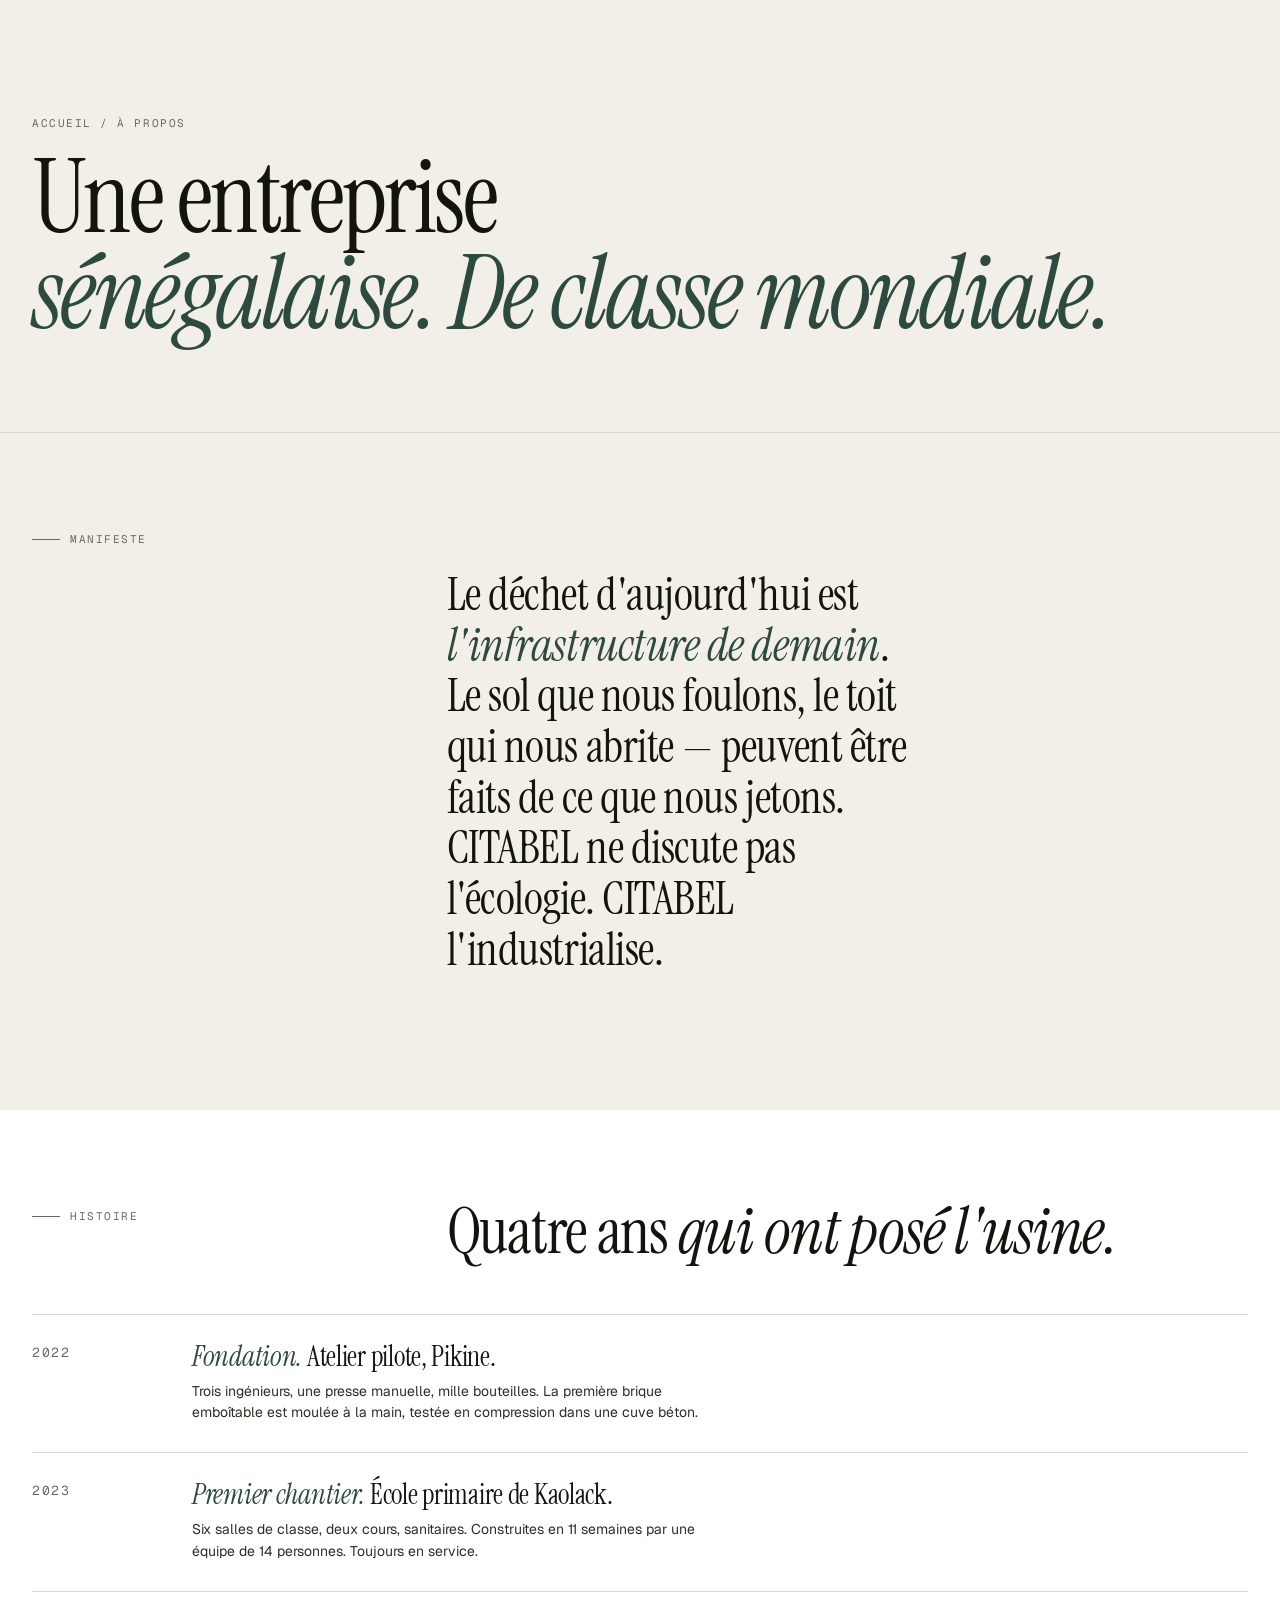
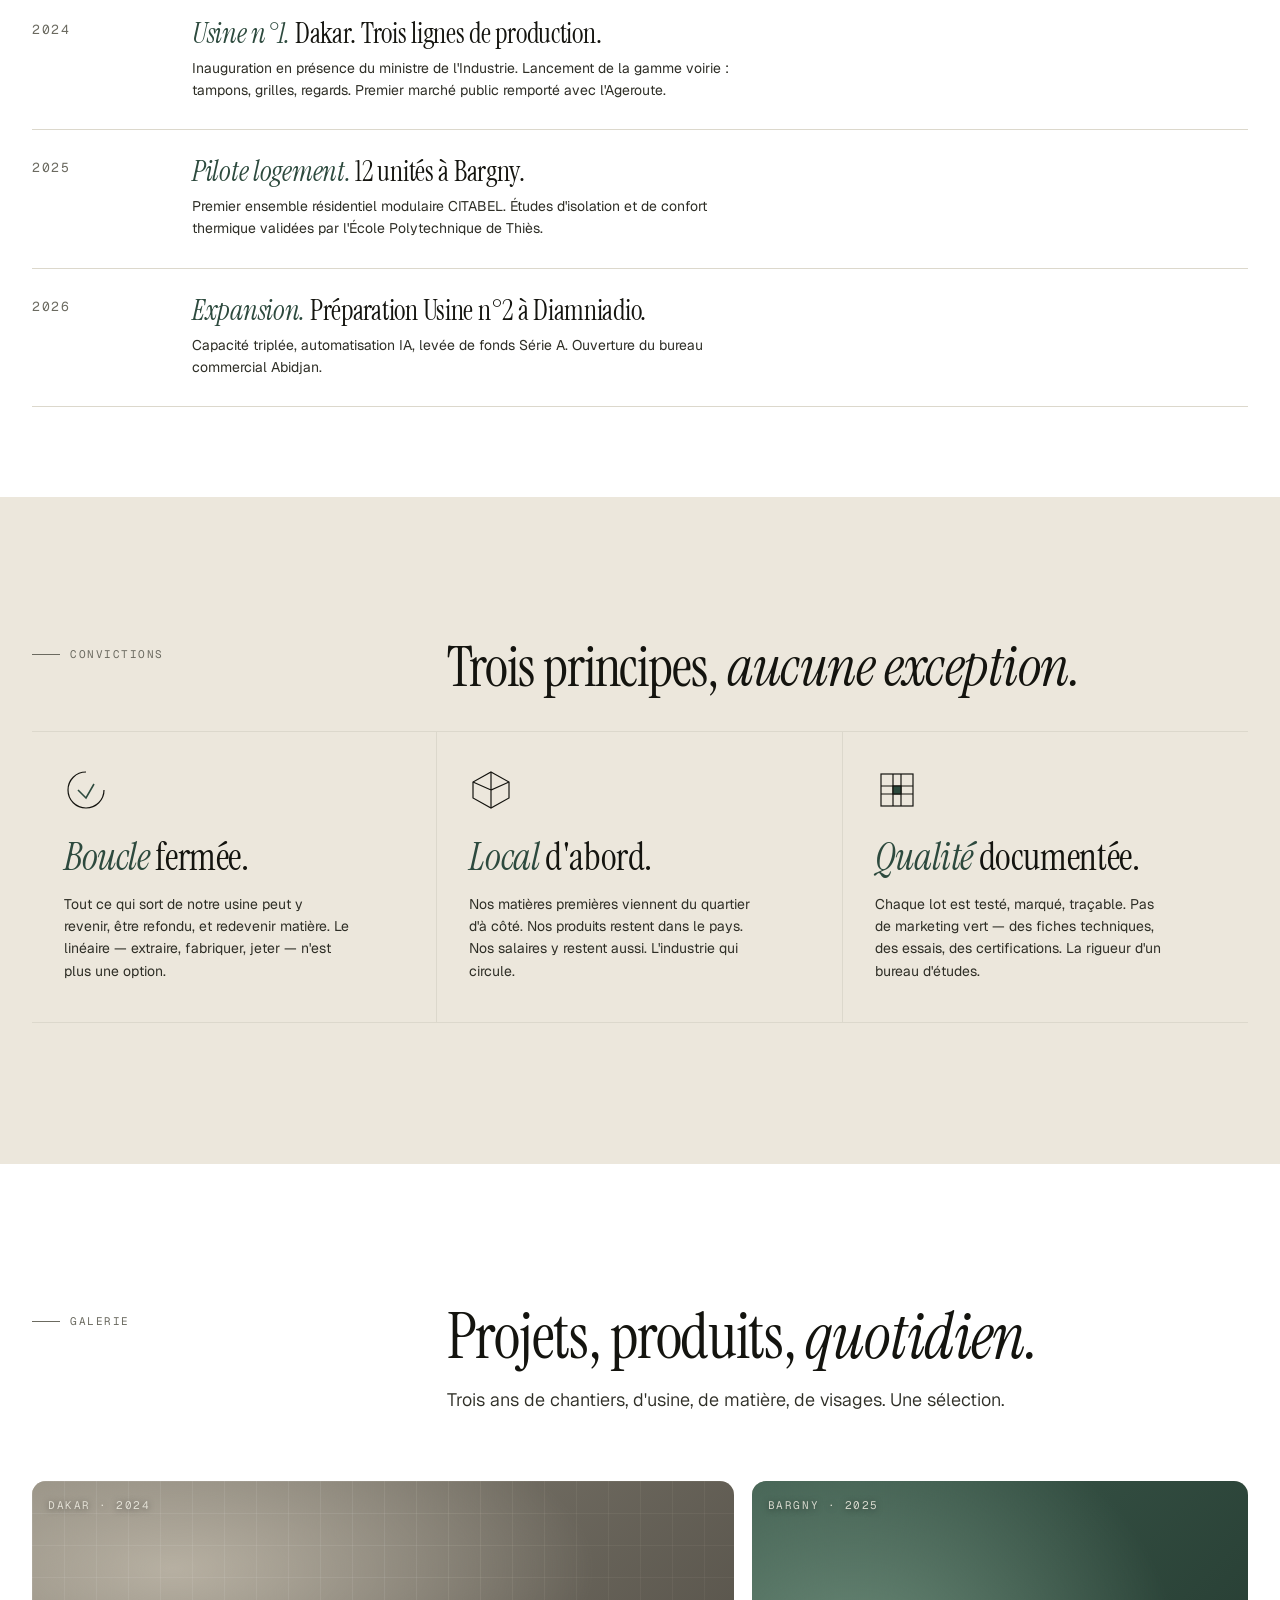
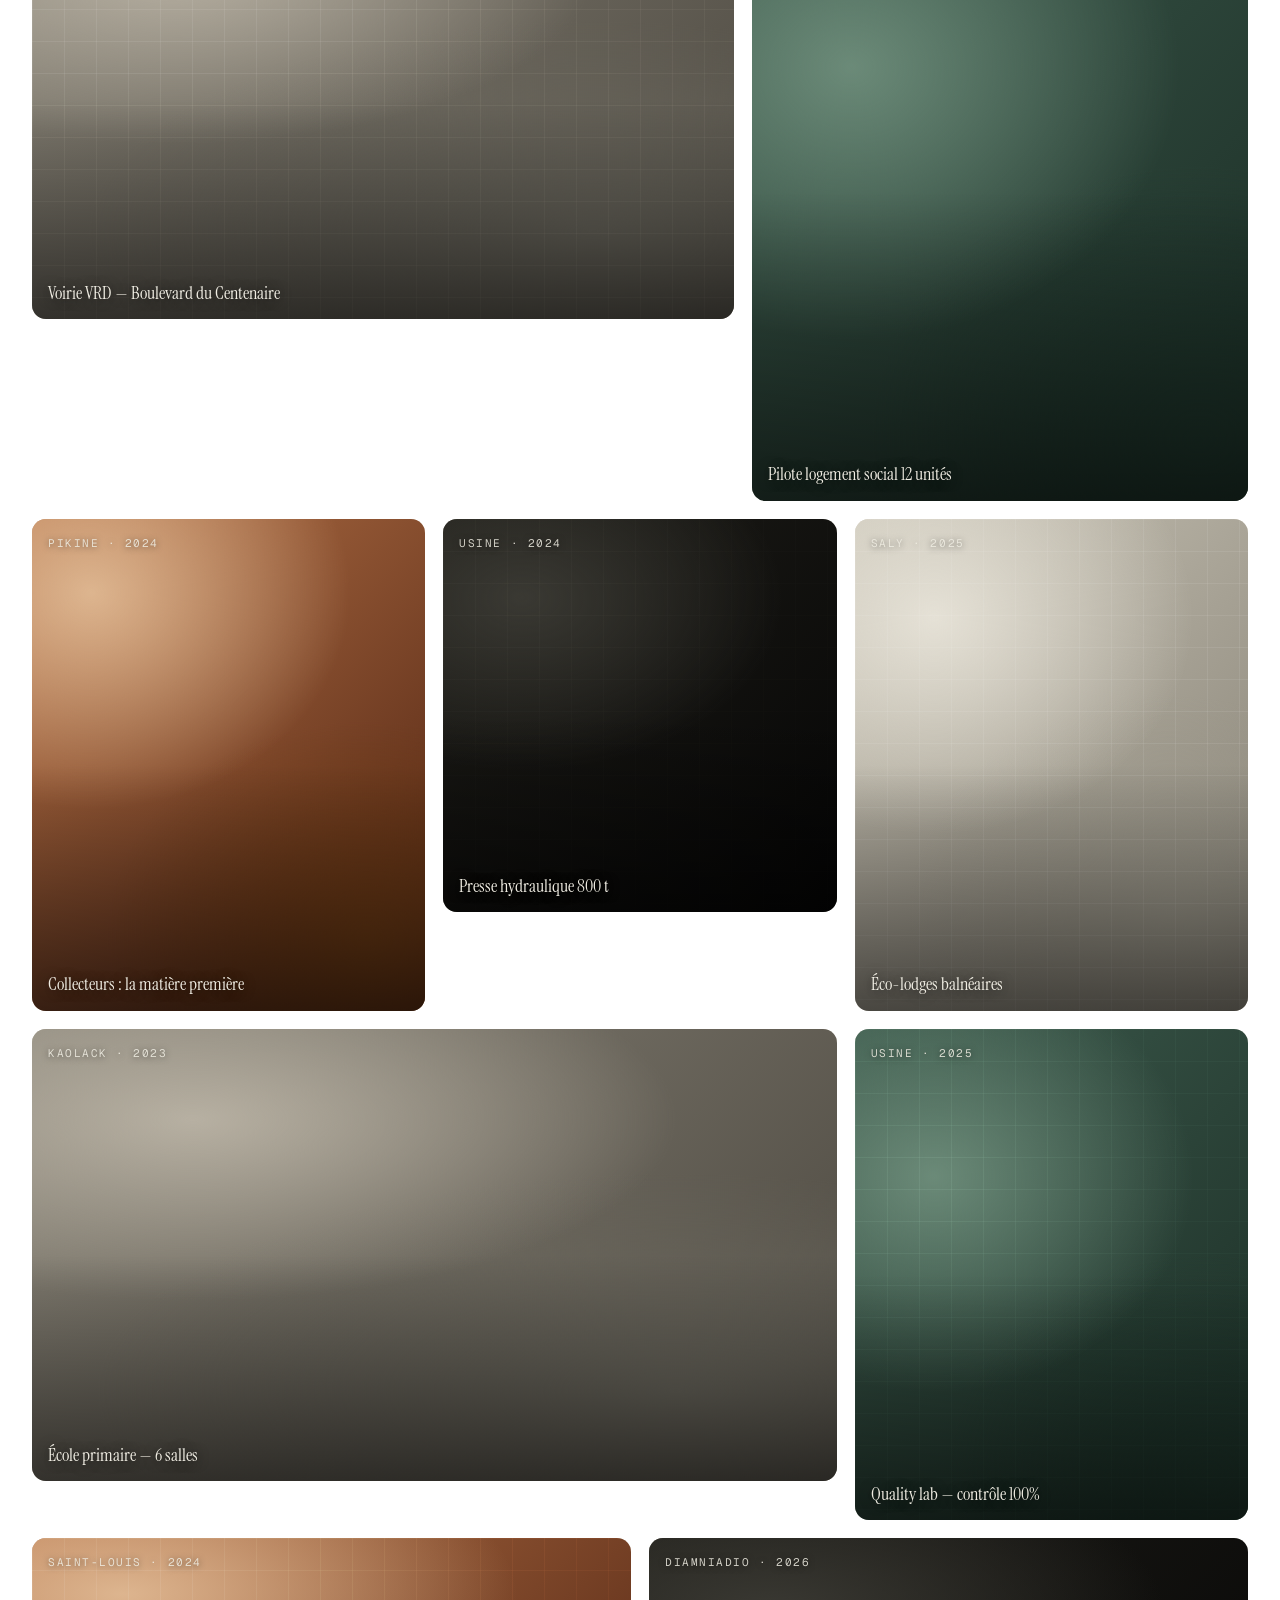
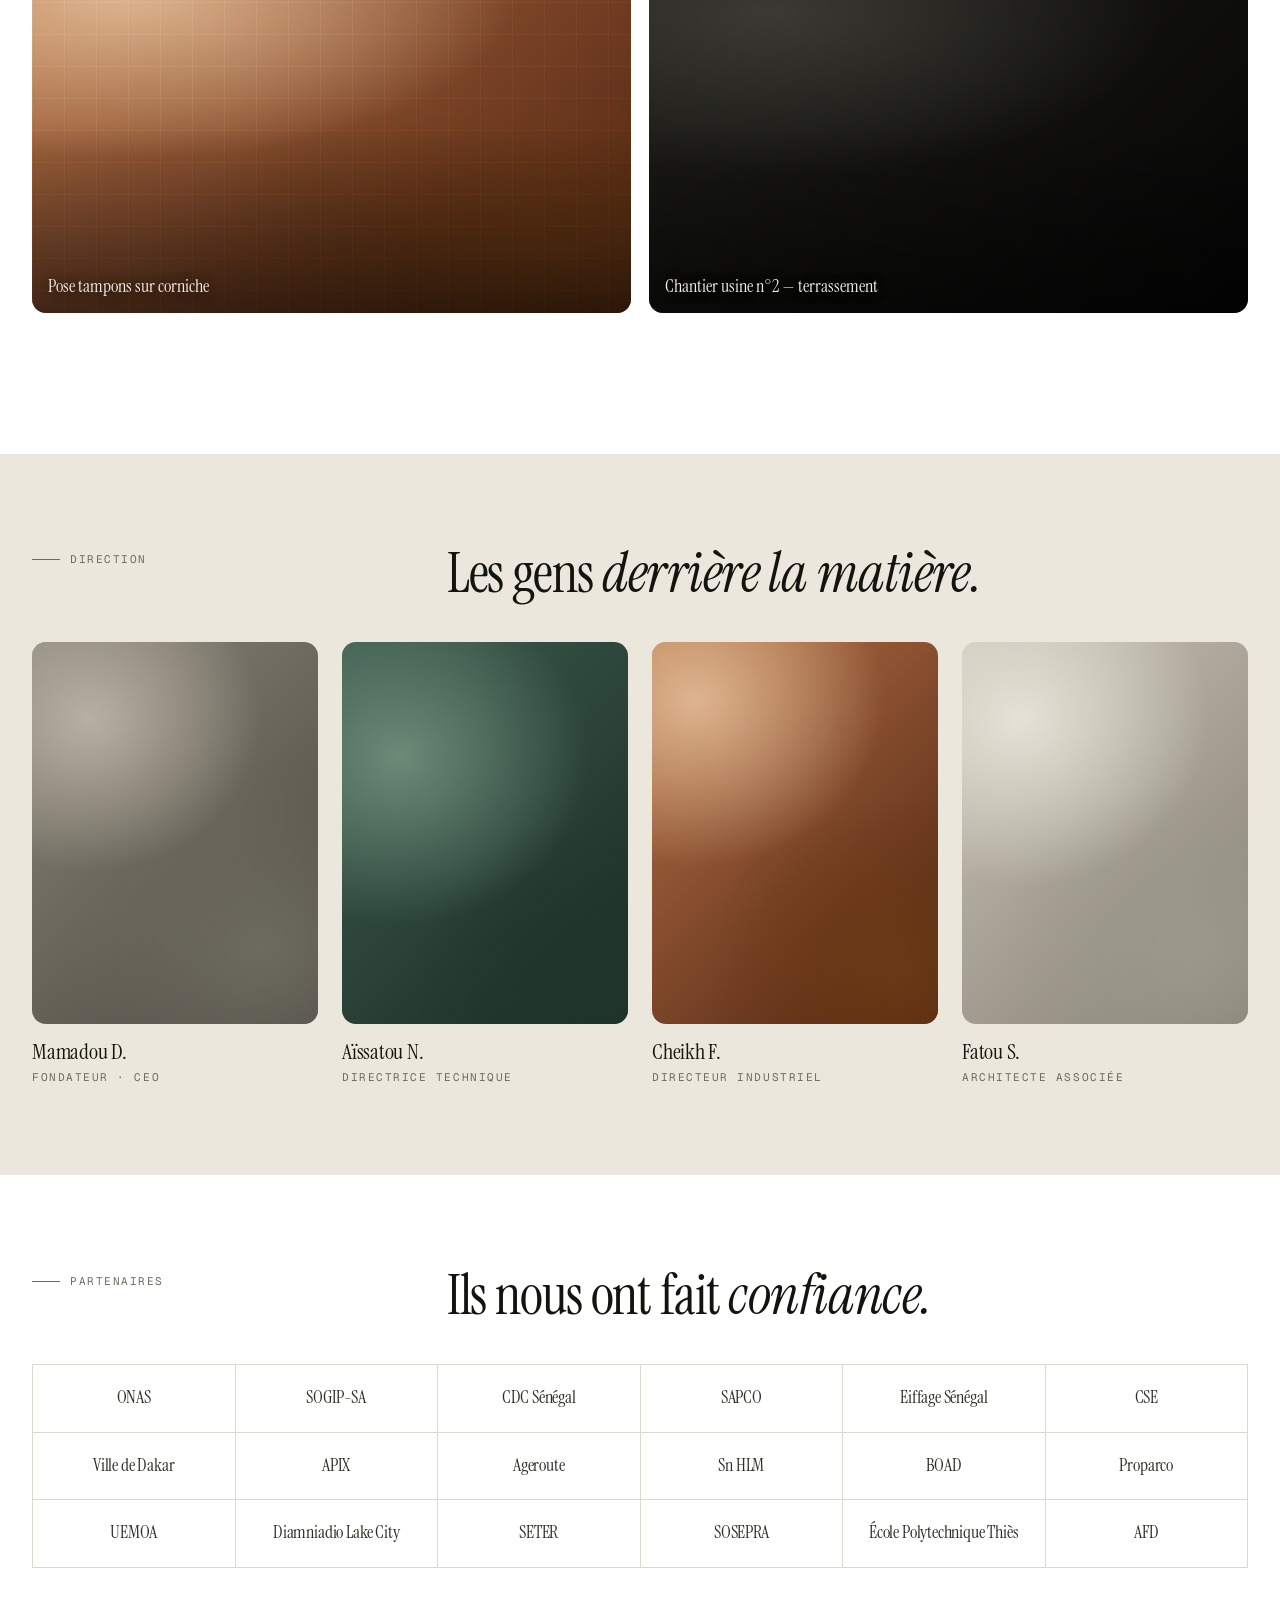
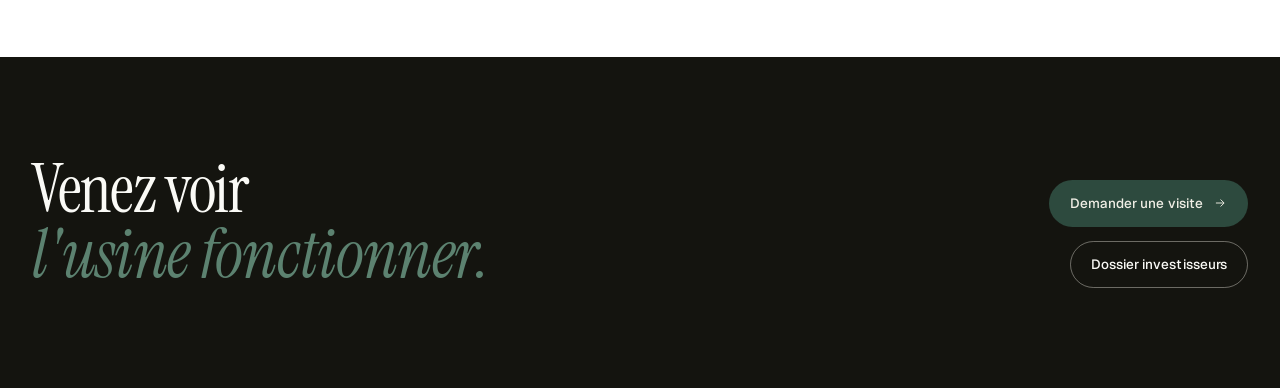
==== about.html @ 747dd4c4 "feat: initial release CITABEL Premium website v1.0 Site corporate premium CITABEL SARL — industrie c" ====
﻿<!DOCTYPE html>
<html lang="fr">
<head>
<meta charset="utf-8" />
<title>CITABEL — À propos</title>
<meta name="viewport" content="width=device-width, initial-scale=1" />
<meta name="description" content="L'histoire, la vision et les réalisations de CITABEL — entreprise industrielle sénégalaise pionnière de l'économie circulaire africaine." />
<link rel="preconnect" href="https://fonts.googleapis.com" />
<link rel="preconnect" href="https://fonts.gstatic.com" crossorigin />
<link href="https://fonts.googleapis.com/css2?family=Geist:wght@300;400;500;600&family=Geist+Mono:wght@400;500&family=Instrument+Serif:ital@0;1&display=swap" rel="stylesheet" />
<link rel="stylesheet" href="assets/styles.css" />
<style>
  .page-head{
    padding: clamp(70px, 9vw, 130px) 0 clamp(50px, 7vw, 90px);
    border-bottom: 1px solid var(--line);
  }
  .page-head h1{
    font-family: var(--display);
    font-size: clamp(56px, 8vw, 140px);
    line-height: .94; letter-spacing: -.025em;
    margin: 18px 0 0;
  }
  .page-head h1 em{ font-style: italic; color: var(--green) }
  .breadcrumb{ font-family: var(--mono); font-size: 11px; letter-spacing:.14em; text-transform: uppercase; color: var(--ink-mute) }
  .breadcrumb a{ color: inherit; text-decoration: none }

  /* manifesto */
  .manifesto{
    font-family: var(--display);
    font-size: clamp(34px, 3.6vw, 60px);
    line-height: 1.1; letter-spacing: -.01em;
    max-width: 22ch;
  }
  .manifesto em{ color: var(--green); font-style: italic }

  /* timeline (history) */
  .history{
    display: grid;
    grid-template-columns: 160px 1fr;
    gap: 0;
    border-top: 1px solid var(--line);
  }
  .history__row{
    display: contents;
  }
  .history__row > div{
    padding: 28px 0;
    border-bottom: 1px solid var(--line);
  }
  .history__year{
    font-family: var(--mono); font-size: 13px; letter-spacing: .12em;
    color: var(--ink-mute); padding-right: 24px;
  }
  .history__body h4{
    font-family: var(--display); font-size: clamp(24px, 2.2vw, 32px);
    line-height: 1; letter-spacing: -.01em; margin: 0;
  }
  .history__body h4 em{ color: var(--green); font-style: italic }
  .history__body p{ color: var(--ink-soft); margin: 10px 0 0; font-size: 14px; max-width: 60ch; line-height: 1.55 }

  @media (max-width: 700px){
    .history{ grid-template-columns: 100px 1fr }
  }

  /* gallery masonry */
  .gallery{
    display: grid;
    grid-template-columns: repeat(12, 1fr);
    gap: 18px;
  }
  .gallery figure{
    margin: 0; border-radius: var(--r-md);
    overflow: hidden;
    position: relative;
    background: var(--bg-warm);
    transition: transform .5s var(--ease);
  }
  .gallery figure:hover{ transform: translateY(-4px) }
  .gallery figcaption{
    position: absolute; left: 16px; bottom: 16px; right: 16px;
    color: #F0EDE3;
    z-index: 2;
    font-family: var(--display);
    font-size: clamp(16px, 1.4vw, 22px);
    line-height: 1.15;
    text-shadow: 0 1px 12px rgba(0,0,0,.6);
  }
  .gallery figure::after{
    content: "";
    position: absolute; inset: 0;
    background: linear-gradient(180deg, transparent 50%, rgba(0,0,0,.55));
    z-index: 1; pointer-events: none;
  }
  .gallery figure .kicker{
    position: absolute; left: 16px; top: 16px;
    color: rgba(240,237,227,.85);
    z-index: 2;
    text-shadow: 0 1px 6px rgba(0,0,0,.5);
  }
  .g-a{ grid-column: span 7; aspect-ratio: 16/10 }
  .g-b{ grid-column: span 5; aspect-ratio: 4/5 }
  .g-c{ grid-column: span 4; aspect-ratio: 4/5 }
  .g-d{ grid-column: span 4; aspect-ratio: 1 }
  .g-e{ grid-column: span 4; aspect-ratio: 4/5 }
  .g-f{ grid-column: span 8; aspect-ratio: 16/9 }
  .g-g{ grid-column: span 4; aspect-ratio: 4/5 }
  .g-h{ grid-column: span 6; aspect-ratio: 16/10 }
  .g-i{ grid-column: span 6; aspect-ratio: 16/10 }
  @media (max-width: 800px){
    .gallery > *{ grid-column: span 12 !important; aspect-ratio: 4/3 }
  }

  /* values block */
  .values{
    display: grid; grid-template-columns: repeat(3, 1fr);
    gap: 0;
    border-top: 1px solid var(--line);
  }
  .value{
    padding: 36px 32px 40px;
    border-right: 1px solid var(--line);
    border-bottom: 1px solid var(--line);
  }
  .value:last-child{ border-right: 0 }
  .value h3{ font-family: var(--display); font-size: clamp(28px, 3vw, 44px); line-height: 1; letter-spacing: -.01em }
  .value h3 em{ color: var(--green); font-style: italic }
  .value p{ color: var(--ink-soft); font-size: 14px; line-height: 1.6; margin: 16px 0 0; max-width: 32ch }
  .value__icon{ width: 44px; height: 44px; color: var(--ink); margin-bottom: 26px }
  @media (max-width: 900px){
    .values{ grid-template-columns: 1fr }
    .value{ border-right: 0 }
  }

  /* team */
  .team{
    display: grid; grid-template-columns: repeat(4, 1fr);
    gap: 24px;
  }
  .teammate{}
  .teammate__photo{
    aspect-ratio: 3/4;
    background: var(--bg-warm);
    border-radius: var(--r-md);
    position: relative;
    overflow: hidden;
    margin-bottom: 16px;
  }
  .teammate__name{
    font-family: var(--display); font-size: 22px; letter-spacing: -.01em; line-height: 1.05;
  }
  .teammate__role{
    font-family: var(--mono); font-size: 11px; letter-spacing: .14em;
    text-transform: uppercase; color: var(--ink-mute);
    margin-top: 6px;
  }
  @media (max-width: 900px){ .team{ grid-template-columns: 1fr 1fr } }

  /* partner grid (denser) */
  .partner-grid{
    display: grid; grid-template-columns: repeat(6, 1fr);
    border-top: 1px solid var(--line);
    border-left: 1px solid var(--line);
  }
  .partner-grid > div{
    aspect-ratio: 3/1;
    display: grid; place-items: center;
    border-right: 1px solid var(--line);
    border-bottom: 1px solid var(--line);
    font-family: var(--display);
    font-size: clamp(16px, 1.4vw, 22px);
    color: var(--ink-soft);
    letter-spacing: -.01em;
    text-align: center;
    transition: background .25s var(--ease), color .25s var(--ease);
  }
  .partner-grid > div:hover{ background: var(--ink); color: var(--paper) }
  @media (max-width: 800px){ .partner-grid{ grid-template-columns: repeat(3, 1fr) } }
</style>
<link rel="icon" href="/assets/favicon.svg" type="image/svg+xml" />
<link rel="manifest" href="/manifest.webmanifest" />
<meta name="theme-color" content="#14140F" /></head>
<body data-page="about">
<div data-slot="nav"></div>

<!-- ============ PAGE HEAD ============ -->
<section class="page-head">
  <div class="wrap">
    <nav class="breadcrumb"><a href="index.html" data-fr="Accueil" data-en="Home">Accueil</a> / <span data-fr="À propos" data-en="About">À propos</span></nav>
    <h1 class="rv"><span data-fr="Une entreprise" data-en="One company">Une entreprise</span><br/><em data-fr="sénégalaise. De classe mondiale." data-en="Senegalese. World class.">sénégalaise. De classe mondiale.</em></h1>
  </div>
</section>

<!-- ============ MANIFESTO ============ -->
<section class="section section--tight">
  <div class="wrap">
    <div class="grid-12" style="row-gap: 30px; align-items: start">
      <div class="col-span-4 rv">
        <span class="eyebrow"><span data-fr="Manifeste" data-en="Manifesto">Manifeste</span></span>
      </div>
      <div class="col-span-8 rv rv-1">
        <p class="manifesto">
          <span data-fr="Le déchet d'aujourd'hui est " data-en="Today's waste is ">Le déchet d'aujourd'hui est </span><em data-fr="l'infrastructure de demain" data-en="tomorrow's infrastructure">l'infrastructure de demain</em><span data-fr=". Le sol que nous foulons, le toit qui nous abrite — peuvent être faits de ce que nous jetons. CITABEL ne discute pas l'écologie. CITABEL l'industrialise." data-en=". The ground we walk on, the roof above us — can be made of what we throw away. CITABEL doesn't argue ecology. CITABEL industrialises it.">. Le sol que nous foulons, le toit qui nous abrite — peuvent être faits de ce que nous jetons. CITABEL ne discute pas l'écologie. CITABEL l'industrialise.</span>
        </p>
      </div>
    </div>
  </div>
</section>

<!-- ============ HISTORY ============ -->
<section class="section--paper section section--tight">
  <div class="wrap">
    <div class="grid-12" style="margin-bottom: 50px">
      <div class="col-span-4 rv"><span class="eyebrow"><span data-fr="Histoire" data-en="History">Histoire</span></span></div>
      <div class="col-span-8 rv rv-1">
        <h2 class="display" style="font-size: clamp(40px, 5vw, 76px); line-height: 1">
          <span data-fr="Quatre ans" data-en="Four years">Quatre ans</span>
          <em data-fr="qui ont posé l'usine." data-en="that built the plant.">qui ont posé l'usine.</em>
        </h2>
      </div>
    </div>

    <div class="history rv rv-2">
      <div class="history__row">
        <div class="history__year">2022</div>
        <div class="history__body">
          <h4><em data-fr="Fondation." data-en="Founding.">Fondation.</em> <span data-fr="Atelier pilote, Pikine." data-en="Pilot workshop, Pikine.">Atelier pilote, Pikine.</span></h4>
          <p data-fr="Trois ingénieurs, une presse manuelle, mille bouteilles. La première brique emboîtable est moulée à la main, testée en compression dans une cuve béton." data-en="Three engineers, a manual press, a thousand bottles. The first interlocking brick is hand-moulded and compression-tested in a concrete tub.">
            Trois ingénieurs, une presse manuelle, mille bouteilles. La première brique emboîtable est moulée à la main, testée en compression dans une cuve béton.
          </p>
        </div>
      </div>
      <div class="history__row">
        <div class="history__year">2023</div>
        <div class="history__body">
          <h4><em data-fr="Premier chantier." data-en="First worksite.">Premier chantier.</em> <span data-fr="École primaire de Kaolack." data-en="Primary school of Kaolack.">École primaire de Kaolack.</span></h4>
          <p data-fr="Six salles de classe, deux cours, sanitaires. Construites en 11 semaines par une équipe de 14 personnes. Toujours en service." data-en="Six classrooms, two courtyards, sanitation. Built in 11 weeks by a 14-person crew. Still in service.">
            Six salles de classe, deux cours, sanitaires. Construites en 11 semaines par une équipe de 14 personnes. Toujours en service.
          </p>
        </div>
      </div>
      <div class="history__row">
        <div class="history__year">2024</div>
        <div class="history__body">
          <h4><em data-fr="Usine n°1." data-en="Plant n°1.">Usine n°1.</em> <span data-fr="Dakar. Trois lignes de production." data-en="Dakar. Three production lines.">Dakar. Trois lignes de production.</span></h4>
          <p data-fr="Inauguration en présence du ministre de l'Industrie. Lancement de la gamme voirie : tampons, grilles, regards. Premier marché public remporté avec l'Ageroute." data-en="Inaugurated in the presence of the Minister of Industry. Roadworks range launched: covers, grates, chambers. First public tender won with Ageroute.">
            Inauguration en présence du ministre de l'Industrie. Lancement de la gamme voirie : tampons, grilles, regards. Premier marché public remporté avec l'Ageroute.
          </p>
        </div>
      </div>
      <div class="history__row">
        <div class="history__year">2025</div>
        <div class="history__body">
          <h4><em data-fr="Pilote logement." data-en="Housing pilot.">Pilote logement.</em> <span data-fr="12 unités à Bargny." data-en="12 units in Bargny.">12 unités à Bargny.</span></h4>
          <p data-fr="Premier ensemble résidentiel modulaire CITABEL. Études d'isolation et de confort thermique validées par l'École Polytechnique de Thiès." data-en="First CITABEL modular residential set. Insulation and thermal comfort studies validated by École Polytechnique de Thiès.">
            Premier ensemble résidentiel modulaire CITABEL. Études d'isolation et de confort thermique validées par l'École Polytechnique de Thiès.
          </p>
        </div>
      </div>
      <div class="history__row">
        <div class="history__year">2026</div>
        <div class="history__body">
          <h4><em data-fr="Expansion." data-en="Expansion.">Expansion.</em> <span data-fr="Préparation Usine n°2 à Diamniadio." data-en="Plant n°2 preparation in Diamniadio.">Préparation Usine n°2 à Diamniadio.</span></h4>
          <p data-fr="Capacité triplée, automatisation IA, levée de fonds Série A. Ouverture du bureau commercial Abidjan." data-en="Tripled capacity, AI automation, Series A round. Abidjan sales office opens.">
            Capacité triplée, automatisation IA, levée de fonds Série A. Ouverture du bureau commercial Abidjan.
          </p>
        </div>
      </div>
    </div>
  </div>
</section>

<!-- ============ VALUES ============ -->
<section class="section section--warm">
  <div class="wrap">
    <div class="grid-12" style="margin-bottom: 36px">
      <div class="col-span-4 rv"><span class="eyebrow"><span data-fr="Convictions" data-en="Convictions">Convictions</span></span></div>
      <div class="col-span-8 rv rv-1">
        <h2 class="display" style="font-size: clamp(36px, 4.4vw, 64px); line-height: 1.02">
          <span data-fr="Trois principes," data-en="Three principles,">Trois principes,</span>
          <em data-fr="aucune exception." data-en="zero exception.">aucune exception.</em>
        </h2>
      </div>
    </div>

    <div class="values rv rv-2">
      <div class="value">
        <div class="value__icon">
          <svg viewBox="0 0 44 44" fill="none" stroke="currentColor" stroke-width="1.2">
            <path d="M22 4 C12 4 4 12 4 22 C4 32 12 40 22 40"/>
            <path d="M22 40 C32 40 40 32 40 22"/>
            <path d="M14 22 L22 30 L30 16" stroke="#2D4A3E" stroke-width="1.6"/>
          </svg>
        </div>
        <h3><em data-fr="Boucle" data-en="Loop">Boucle</em> <span data-fr="fermée." data-en="closed.">fermée.</span></h3>
        <p data-fr="Tout ce qui sort de notre usine peut y revenir, être refondu, et redevenir matière. Le linéaire — extraire, fabriquer, jeter — n'est plus une option." data-en="Everything that leaves our plant can return, be remelted, and become matter again. Linear — extract, make, discard — is no longer an option.">
          Tout ce qui sort de notre usine peut y revenir, être refondu, et redevenir matière. Le linéaire — extraire, fabriquer, jeter — n'est plus une option.
        </p>
      </div>
      <div class="value">
        <div class="value__icon">
          <svg viewBox="0 0 44 44" fill="none" stroke="currentColor" stroke-width="1.2">
            <path d="M22 4 L40 14 L40 30 L22 40 L4 30 L4 14 Z"/>
            <path d="M22 4 L22 22 L40 14 M22 22 L4 14 M22 22 L22 40"/>
          </svg>
        </div>
        <h3><em data-fr="Local" data-en="Local">Local</em> <span data-fr="d'abord." data-en="first.">d'abord.</span></h3>
        <p data-fr="Nos matières premières viennent du quartier d'à côté. Nos produits restent dans le pays. Nos salaires y restent aussi. L'industrie qui circule." data-en="Our raw matter comes from the next neighbourhood. Our products stay in the country. Our wages too. Industry that circulates.">
          Nos matières premières viennent du quartier d'à côté. Nos produits restent dans le pays. Nos salaires y restent aussi. L'industrie qui circule.
        </p>
      </div>
      <div class="value">
        <div class="value__icon">
          <svg viewBox="0 0 44 44" fill="none" stroke="currentColor" stroke-width="1.2">
            <rect x="6" y="6" width="32" height="32"/>
            <path d="M6 18 L38 18 M6 26 L38 26 M18 6 L18 38 M26 6 L26 38"/>
            <rect x="18" y="18" width="8" height="8" fill="#2D4A3E"/>
          </svg>
        </div>
        <h3><em data-fr="Qualité" data-en="Quality">Qualité</em> <span data-fr="documentée." data-en="documented.">documentée.</span></h3>
        <p data-fr="Chaque lot est testé, marqué, traçable. Pas de marketing vert — des fiches techniques, des essais, des certifications. La rigueur d'un bureau d'études." data-en="Every batch tested, marked, traceable. No greenwashing — datasheets, tests, certifications. The rigour of an engineering office.">
          Chaque lot est testé, marqué, traçable. Pas de marketing vert — des fiches techniques, des essais, des certifications. La rigueur d'un bureau d'études.
        </p>
      </div>
    </div>
  </div>
</section>

<!-- ============ GALLERY ============ -->
<section class="section section--paper" id="gallery">
  <div class="wrap">
    <div class="grid-12" style="margin-bottom: 50px; row-gap: 18px">
      <div class="col-span-4 rv"><span class="eyebrow"><span data-fr="Galerie" data-en="Gallery">Galerie</span></span></div>
      <div class="col-span-8 rv rv-1">
        <h2 class="display" style="font-size: clamp(40px, 5vw, 76px); line-height: 1">
          <span data-fr="Projets, produits," data-en="Projects, products,">Projets, produits,</span>
          <em data-fr="quotidien." data-en="everyday.">quotidien.</em>
        </h2>
        <p class="lede" style="margin-top: 18px" data-fr="Trois ans de chantiers, d'usine, de matière, de visages. Une sélection." data-en="Three years of worksites, factory, matter, faces. A selection.">
          Trois ans de chantiers, d'usine, de matière, de visages. Une sélection.
        </p>
      </div>
    </div>

    <div class="gallery rv rv-2">
      <figure class="g-a"><div class="ph ph--stone ph--grid"></div><span class="kicker">Dakar · 2024</span><figcaption data-fr="Voirie VRD — Boulevard du Centenaire" data-en="VRD — Boulevard du Centenaire">Voirie VRD — Boulevard du Centenaire</figcaption></figure>
      <figure class="g-b"><div class="ph ph--forest"></div><span class="kicker">Bargny · 2025</span><figcaption data-fr="Pilote logement social 12 unités" data-en="Social housing pilot 12 units">Pilote logement social 12 unités</figcaption></figure>
      <figure class="g-c"><div class="ph ph--clay"></div><span class="kicker">Pikine · 2024</span><figcaption data-fr="Collecteurs : la matière première" data-en="Collectors: the raw matter">Collecteurs : la matière première</figcaption></figure>
      <figure class="g-d"><div class="ph ph--ink ph--grid"></div><span class="kicker">Usine · 2024</span><figcaption data-fr="Presse hydraulique 800 t" data-en="800 t hydraulic press">Presse hydraulique 800 t</figcaption></figure>
      <figure class="g-e"><div class="ph ph--concrete ph--grid"></div><span class="kicker">Saly · 2025</span><figcaption data-fr="Éco-lodges balnéaires" data-en="Beachfront eco-lodges">Éco-lodges balnéaires</figcaption></figure>
      <figure class="g-f"><div class="ph ph--stone"></div><span class="kicker">Kaolack · 2023</span><figcaption data-fr="École primaire — 6 salles" data-en="Primary school — 6 classrooms">École primaire — 6 salles</figcaption></figure>
      <figure class="g-g"><div class="ph ph--forest ph--grid"></div><span class="kicker">Usine · 2025</span><figcaption data-fr="Quality lab — contrôle 100%" data-en="Quality lab — 100% control">Quality lab — contrôle 100%</figcaption></figure>
      <figure class="g-h"><div class="ph ph--clay ph--grid"></div><span class="kicker">Saint-Louis · 2024</span><figcaption data-fr="Pose tampons sur corniche" data-en="Cover installation along corniche">Pose tampons sur corniche</figcaption></figure>
      <figure class="g-i"><div class="ph ph--ink"></div><span class="kicker">Diamniadio · 2026</span><figcaption data-fr="Chantier usine n°2 — terrassement" data-en="Plant n°2 — earthworks">Chantier usine n°2 — terrassement</figcaption></figure>
    </div>
  </div>
</section>

<!-- ============ TEAM ============ -->
<section class="section section--warm section--tight">
  <div class="wrap">
    <div class="grid-12" style="margin-bottom: 40px">
      <div class="col-span-4 rv"><span class="eyebrow"><span data-fr="Direction" data-en="Leadership">Direction</span></span></div>
      <div class="col-span-8 rv rv-1">
        <h2 class="display" style="font-size: clamp(36px, 4.4vw, 60px); line-height: 1.05">
          <span data-fr="Les gens" data-en="The people">Les gens</span>
          <em data-fr="derrière la matière." data-en="behind the matter.">derrière la matière.</em>
        </h2>
      </div>
    </div>

    <div class="team rv rv-2">
      <div class="teammate">
        <div class="teammate__photo"><div class="ph ph--stone"></div></div>
        <div class="teammate__name">Mamadou D.</div>
        <div class="teammate__role" data-fr="Fondateur · CEO" data-en="Founder · CEO">Fondateur · CEO</div>
      </div>
      <div class="teammate">
        <div class="teammate__photo"><div class="ph ph--forest"></div></div>
        <div class="teammate__name">Aïssatou N.</div>
        <div class="teammate__role" data-fr="Directrice technique" data-en="CTO">Directrice technique</div>
      </div>
      <div class="teammate">
        <div class="teammate__photo"><div class="ph ph--clay"></div></div>
        <div class="teammate__name">Cheikh F.</div>
        <div class="teammate__role" data-fr="Directeur industriel" data-en="Plant director">Directeur industriel</div>
      </div>
      <div class="teammate">
        <div class="teammate__photo"><div class="ph ph--concrete"></div></div>
        <div class="teammate__name">Fatou S.</div>
        <div class="teammate__role" data-fr="Architecte associée" data-en="Lead architect">Architecte associée</div>
      </div>
    </div>
  </div>
</section>

<!-- ============ PARTNERS ============ -->
<section class="section section--paper section--tight">
  <div class="wrap">
    <div class="grid-12" style="margin-bottom: 40px">
      <div class="col-span-4 rv"><span class="eyebrow"><span data-fr="Partenaires" data-en="Partners">Partenaires</span></span></div>
      <div class="col-span-8 rv rv-1">
        <h2 class="display" style="font-size: clamp(36px, 4.4vw, 60px); line-height: 1.05">
          <span data-fr="Ils nous ont fait" data-en="They have placed">Ils nous ont fait</span>
          <em data-fr="confiance." data-en="trust in us.">confiance.</em>
        </h2>
      </div>
    </div>

    <div class="partner-grid rv rv-2">
      <div>ONAS</div>
      <div>SOGIP-SA</div>
      <div>CDC Sénégal</div>
      <div>SAPCO</div>
      <div>Eiffage Sénégal</div>
      <div>CSE</div>
      <div>Ville de Dakar</div>
      <div>APIX</div>
      <div>Ageroute</div>
      <div>Sn HLM</div>
      <div>BOAD</div>
      <div>Proparco</div>
      <div>UEMOA</div>
      <div>Diamniadio Lake City</div>
      <div>SETER</div>
      <div>SOSEPRA</div>
      <div>École Polytechnique Thiès</div>
      <div>AFD</div>
    </div>
  </div>
</section>

<!-- ============ CTA ============ -->
<section class="section--ink section section--tight" style="padding: 100px 0">
  <div class="wrap">
    <div class="grid-12" style="align-items: end">
      <div class="col-span-8 rv">
        <h2 class="display" style="font-size: clamp(40px, 5.2vw, 88px); line-height:.98; color: #FAFAF6">
          <span data-fr="Venez voir" data-en="Come and see">Venez voir</span><br/>
          <em style="color: var(--green-bright)" data-fr="l'usine fonctionner." data-en="the plant in motion.">l'usine fonctionner.</em>
        </h2>
      </div>
      <div class="col-span-4 rv rv-1" style="display:flex; flex-direction:column; align-items:flex-end; gap: 14px">
        <a class="btn btn--green" href="contact.html"><span data-fr="Demander une visite" data-en="Request a visit">Demander une visite</span><svg viewBox="0 0 24 24" fill="none"><path d="M5 12h14M13 6l6 6-6 6" stroke="currentColor" stroke-width="1.6"/></svg></a>
        <a class="btn btn--ghost" style="border-color: rgba(240,237,227,.4); color: #FAFAF6" href="investors.html"><span data-fr="Dossier investisseurs" data-en="Investor brief">Dossier investisseurs</span></a>
      </div>
    </div>
  </div>
</section>

<div data-slot="footer"></div>

<script src="assets/partials.js"></script>
<script>Citabel.mountChrome({page: 'about'});</script>
<script src="assets/site.js"></script>
</body>
</html>
---- assets/styles.css ----
:root{
  /* surface */
  --bg: #F2EFE8;            /* warm stone */
  --bg-warm: #ECE7DC;       /* deeper stone */
  --bg-pure: #FAFAF6;       /* near white */
  --paper: #FFFFFF;
  --ink: #14140F;
  --ink-soft: #2E2E26;
  --ink-mute: #6B6A60;
  --ink-faint: #9A998E;
  --line: #DCD8CC;
  --line-strong: #BCB7A8;

  /* accents */
  --green: #2D4A3E;         /* botanical / forest */
  --green-bright: #5C8270;
  --green-pale: #C9D6CD;
  --orange: #C8541A;        /* industrial — rare */
  --clay: #9C5A2F;

  /* type */
  --display: "Instrument Serif", "Times New Roman", serif;
  --sans: "Geist", "Inter", system-ui, -apple-system, sans-serif;
  --mono: "Geist Mono", "JetBrains Mono", ui-monospace, monospace;

  /* radius / motion */
  --r-sm: 6px;
  --r-md: 14px;
  --ease: cubic-bezier(.2,.7,.2,1);

  /* layout */
  --gutter: 32px;
  --maxw: 1440px;
}

*{box-sizing:border-box}
html,body{margin:0;padding:0}
html{scroll-behavior:smooth}
body{
  font-family: var(--sans);
  background: var(--bg);
  color: var(--ink);
  -webkit-font-smoothing: antialiased;
  text-rendering: optimizeLegibility;
  font-size: 16px;
  line-height: 1.55;
  font-feature-settings: "ss01","cv11";
}

/* ---------- type scale ---------- */
.display{
  font-family: var(--display);
  font-weight: 400;
  letter-spacing: -0.02em;
  line-height: .96;
  font-style: normal;
}
.display em, .ital{ font-style: italic; font-weight:400; letter-spacing:-0.01em }

h1,h2,h3,h4{ margin:0; font-weight:400; letter-spacing:-0.01em }
.eyebrow{
  font-family: var(--mono);
  font-size: 11px;
  letter-spacing: .14em;
  text-transform: uppercase;
  color: var(--ink-mute);
  display: inline-flex; align-items:center; gap:10px;
}
.eyebrow::before{
  content:""; width: 28px; height:1px; background: var(--ink-mute);
}
.kicker{
  font-family: var(--mono);
  font-size: 11px;
  letter-spacing: .14em;
  text-transform: uppercase;
  color: var(--ink-mute);
}
.lede{
  font-size: clamp(18px, 1.4vw, 22px);
  line-height: 1.45;
  color: var(--ink-soft);
  font-weight: 350;
  max-width: 58ch;
}

/* ---------- layout ---------- */
.wrap{
  max-width: var(--maxw);
  margin: 0 auto;
  padding: 0 var(--gutter);
}
.section{ padding: clamp(80px, 11vw, 160px) 0; position: relative; }
.section--tight{ padding: clamp(60px, 7vw, 110px) 0 }
.section--paper{ background: var(--paper) }
.section--warm{ background: var(--bg-warm) }
.section--ink{ background: var(--ink); color: #EFEDE5 }
.section--ink .eyebrow{ color: #B7B4A7 }
.section--ink .eyebrow::before{ background:#B7B4A7 }
.section--ink .lede{ color:#C9C6BA }

.grid-12{
  display: grid;
  grid-template-columns: repeat(12, 1fr);
  column-gap: 28px;
  row-gap: 40px;
}

/* ---------- top nav ---------- */
.nav{
  position: sticky; top: 0; z-index: 50;
  background: color-mix(in oklab, var(--bg) 84%, transparent);
  backdrop-filter: blur(14px) saturate(140%);
  -webkit-backdrop-filter: blur(14px) saturate(140%);
  border-bottom: 1px solid color-mix(in oklab, var(--line) 70%, transparent);
}
.nav__inner{
  max-width: var(--maxw); margin: 0 auto;
  padding: 16px var(--gutter);
  display: grid; grid-template-columns: auto 1fr auto; align-items: center;
  gap: 32px;
}
.brand{
  display: inline-flex; align-items: center; gap: 12px;
  text-decoration: none; color: var(--ink);
}
.brand__mark{
  width: 28px; height: 28px;
  display:grid; place-items:center;
}
.brand__mark svg{ width:100%; height:100% }
.brand__name{
  font-family: var(--display);
  font-size: 22px;
  letter-spacing: .04em;
  line-height: 1;
}
.brand__name sup{ font-family: var(--mono); font-size:9px; vertical-align: super; color:var(--ink-mute); margin-left:6px; letter-spacing:.1em }

.menu{
  display: flex; gap: 6px; justify-content: center; flex-wrap: wrap;
}
.menu a{
  font-family: var(--sans);
  font-size: 13.5px;
  font-weight: 450;
  color: var(--ink-soft);
  text-decoration: none;
  padding: 8px 14px;
  border-radius: 999px;
  transition: background .2s var(--ease), color .2s var(--ease);
  letter-spacing: .005em;
}
.menu a:hover{ background: rgba(20,20,15,.06) }
.menu a.is-active{ color: var(--ink); background: rgba(20,20,15,.08) }

.nav__cta{
  display:flex; align-items:center; gap: 10px;
}

/* ---------- buttons ---------- */
.btn{
  display: inline-flex; align-items:center; gap: 10px;
  font-family: var(--sans);
  font-size: 13.5px; font-weight: 500;
  padding: 12px 20px;
  border-radius: 999px;
  border: 1px solid transparent;
  text-decoration: none;
  cursor: pointer;
  transition: all .25s var(--ease);
  letter-spacing: .005em;
  background: none; color: var(--ink);
}
.btn svg{ width:14px; height:14px }
.btn--primary{
  background: var(--ink); color: #FAFAF6;
}
.btn--primary:hover{ background: var(--green); transform: translateY(-1px) }
.btn--ghost{
  border-color: var(--line-strong); color: var(--ink);
}
.btn--ghost:hover{ background: var(--ink); color: #FAFAF6; border-color: var(--ink) }
.btn--green{
  background: var(--green); color: #F0EEE5;
}
.btn--green:hover{ background: #1F362C }
.btn--text{
  padding: 6px 0; gap: 14px;
  border-bottom: 1px solid var(--line-strong);
  border-radius: 0;
}
.btn--text:hover{ border-color: var(--ink); gap: 18px }

.lang{
  display: inline-flex; align-items: center;
  font-family: var(--mono); font-size: 11px; letter-spacing: .14em;
  color: var(--ink-mute);
  border: 1px solid var(--line-strong);
  border-radius: 999px;
  padding: 6px 4px;
  gap: 2px;
}
.lang button{
  background: none; border: 0; cursor: pointer;
  font: inherit; color: var(--ink-mute);
  padding: 4px 10px; border-radius: 999px;
}
.lang button.is-on{ background: var(--ink); color: #FAFAF6 }

/* ---------- footer ---------- */
.foot{
  background: var(--ink); color: #C7C4B7;
  padding: 100px 0 36px;
}
.foot a{ color: #EFEDE5; text-decoration: none }
.foot a:hover{ color: var(--green-bright) }
.foot__grid{
  display: grid;
  grid-template-columns: 2fr 1fr 1fr 1fr;
  gap: 48px;
  padding-bottom: 60px;
  border-bottom: 1px solid #2D2D26;
}
.foot__brand{
  font-family: var(--display); font-size: clamp(40px, 5vw, 72px);
  line-height: .95;
  color: #FAFAF6;
  letter-spacing: -.02em;
}
.foot__brand em{ color: var(--green-bright); font-style: italic }
.foot h5{
  font-family: var(--mono); font-size: 10px; letter-spacing:.18em;
  text-transform: uppercase; color: #8A8779;
  margin: 0 0 18px;
  font-weight: 400;
}
.foot ul{ list-style:none; padding:0; margin:0; display:grid; gap:10px; font-size: 14px }
.foot__base{
  display: flex; justify-content: space-between; padding-top: 24px;
  font-family: var(--mono); font-size: 11px; letter-spacing:.1em; color:#8A8779;
  text-transform: uppercase;
}

/* ---------- hero ---------- */
.hero{
  position: relative;
  padding: clamp(60px, 8vw, 100px) 0 0;
  overflow: hidden;
}
.hero__title{
  font-family: var(--display);
  font-size: clamp(64px, 9vw, 168px);
  line-height: .92;
  letter-spacing: -.025em;
  margin: 0;
  font-weight: 400;
}
.hero__title em{ font-style: italic; color: var(--green) }
.hero__row{
  display: grid; grid-template-columns: 1.4fr 1fr;
  gap: 60px; align-items: end;
  margin-top: 40px;
}
.hero__visual{
  position: relative;
  margin-top: 60px;
  aspect-ratio: 16/9;
  background: #1A1A14;
  border-radius: var(--r-md);
  overflow: hidden;
  box-shadow: 0 30px 60px -20px rgba(20,20,15,.25);
}
.hero__visual canvas, .hero__visual .visual-fill{
  position: absolute; inset: 0; width:100%; height:100%;
}
.hero__visual::after{
  content:"";
  position: absolute; inset: 0;
  background: linear-gradient(180deg, transparent 50%, rgba(0,0,0,.4));
  pointer-events: none;
}
.hero__overlay{
  position: absolute; inset: auto 28px 28px 28px;
  display: flex; justify-content: space-between; align-items: end;
  color: #F0EDE3;
  pointer-events: none;
  z-index: 2;
}
.hero__overlay .kicker{ color: rgba(240,237,227,.7) }
.hero__overlay h3{
  font-family: var(--display); font-size: clamp(22px, 2.4vw, 36px); margin-top: 10px;
  max-width: 24ch;
}
.hero__meta{
  font-family: var(--mono); font-size: 11px; letter-spacing: .14em;
  text-transform: uppercase; color: rgba(240,237,227,.7);
  text-align: right;
}

/* ---------- card ---------- */
.card{
  background: var(--paper);
  border-radius: var(--r-md);
  border: 1px solid var(--line);
  overflow: hidden;
  display: flex; flex-direction: column;
  transition: transform .35s var(--ease), box-shadow .35s var(--ease);
}
.card:hover{
  transform: translateY(-2px);
  box-shadow: 0 24px 40px -24px rgba(20,20,15,.18);
}
.card__media{
  aspect-ratio: 4/3;
  position: relative;
  overflow: hidden;
  background: var(--bg-warm);
}
.card__media .ph{ position:absolute; inset:0 }
.card__body{
  padding: 22px 24px 28px;
  display: grid; gap: 10px;
}
.card__num{
  font-family: var(--mono); font-size: 11px; letter-spacing: .14em;
  color: var(--ink-mute); text-transform: uppercase;
}
.card__title{
  font-family: var(--display);
  font-size: 28px; line-height: 1.05; letter-spacing: -.01em;
}
.card__desc{ color: var(--ink-mute); font-size: 14px; max-width: 38ch }

/* ---------- placeholder visuals (CSS-only abstract images) ---------- */
.ph{
  position: absolute; inset: 0;
  display:grid; place-items:center;
  color: rgba(255,255,255,.85);
  font-family: var(--mono); font-size: 10px; letter-spacing:.18em;
  text-transform: uppercase;
  overflow: hidden;
}
.ph::after{
  content: attr(data-label);
  position: absolute; top: 14px; left: 14px;
  font-family: var(--mono); font-size: 10px; letter-spacing:.15em;
  text-transform: uppercase; color: rgba(255,255,255,.75);
}
.ph--stone{
  background:
    radial-gradient(120% 80% at 20% 20%, #B7B0A2 0%, transparent 50%),
    radial-gradient(120% 80% at 80% 80%, #6D6A60 0%, transparent 60%),
    linear-gradient(135deg, #8A8579 0%, #4A463E 100%);
}
.ph--forest{
  background:
    radial-gradient(120% 80% at 20% 30%, #6B8A78 0%, transparent 55%),
    radial-gradient(120% 80% at 90% 90%, #1F362C 0%, transparent 55%),
    linear-gradient(135deg, #3D5B4D 0%, #1A2C24 100%);
}
.ph--clay{
  background:
    radial-gradient(120% 80% at 15% 15%, #DDB58F 0%, transparent 55%),
    radial-gradient(120% 80% at 85% 85%, #6A3914 0%, transparent 55%),
    linear-gradient(135deg, #B57247 0%, #4D2110 100%);
}
.ph--concrete{
  background:
    radial-gradient(120% 80% at 20% 20%, #E5E1D6 0%, transparent 55%),
    radial-gradient(120% 80% at 80% 80%, #9C988B 0%, transparent 55%),
    linear-gradient(135deg, #C9C4B6 0%, #847F73 100%);
}
.ph--ink{
  background:
    radial-gradient(120% 80% at 20% 20%, #3A3933 0%, transparent 55%),
    linear-gradient(135deg, #1F1E19 0%, #050505 100%);
}
.ph--grid::before{
  content:""; position:absolute; inset:0;
  background-image:
    linear-gradient(rgba(255,255,255,.08) 1px, transparent 1px),
    linear-gradient(90deg, rgba(255,255,255,.08) 1px, transparent 1px);
  background-size: 32px 32px;
  mix-blend-mode: overlay;
}

/* ---------- reveal on scroll ---------- */
.rv{ opacity: 0; transform: translateY(28px); transition: opacity .9s var(--ease), transform .9s var(--ease) }
.rv.in{ opacity: 1; transform: none }
.rv-1{ transition-delay: .05s }
.rv-2{ transition-delay: .12s }
.rv-3{ transition-delay: .2s }
.rv-4{ transition-delay: .28s }
.rv-5{ transition-delay: .36s }

/* ---------- marquee ---------- */
@keyframes marquee { to { transform: translateX(-50%) } }
.marquee{
  display: flex; gap: 80px; align-items: center;
  white-space: nowrap;
  animation: marquee 60s linear infinite;
  width: max-content;
}
.marquee__row{ overflow: hidden; padding: 18px 0 }

/* ---------- counters / stats ---------- */
.stat{
  display: grid; gap: 8px;
  padding: 28px 0;
  border-top: 1px solid var(--line);
}
.stat__num{
  font-family: var(--display);
  font-size: clamp(56px, 6vw, 96px);
  line-height: .95;
  letter-spacing: -.02em;
}
.stat__num em{ color: var(--green); font-style: italic }
.stat__label{
  font-family: var(--mono); font-size: 11px; letter-spacing:.14em;
  text-transform: uppercase; color: var(--ink-mute);
}
.stat__desc{ font-size: 14px; color: var(--ink-soft); max-width: 36ch; margin-top: 4px }

/* ---------- generic ---------- */
.col-span-6{ grid-column: span 6 }
.col-span-5{ grid-column: span 5 }
.col-span-4{ grid-column: span 4 }
.col-span-7{ grid-column: span 7 }
.col-span-8{ grid-column: span 8 }
.col-span-12{ grid-column: span 12 }
.col-start-2{ grid-column-start: 2 }
.col-start-6{ grid-column-start: 6 }
.col-start-7{ grid-column-start: 7 }

hr.rule{ border: 0; border-top: 1px solid var(--line); margin: 0 }

/* ---------- responsive ---------- */
@media (max-width: 980px){
  .grid-12{ grid-template-columns: repeat(6, 1fr) }
  .col-span-6, .col-span-5, .col-span-4, .col-span-7, .col-span-8{ grid-column: span 6 }
  .col-start-2, .col-start-6, .col-start-7{ grid-column-start: auto }
  .hero__row{ grid-template-columns: 1fr }
  .foot__grid{ grid-template-columns: 1fr 1fr; gap: 36px }
  .nav__inner{ grid-template-columns: auto auto; }
  .menu{ display:none }
  .nav__cta .btn--ghost{ display: none }
}
@media (max-width: 640px){
  :root{ --gutter: 20px }
  .foot__grid{ grid-template-columns: 1fr }
  .hero__overlay{ flex-direction: column; align-items: flex-start; gap: 12px }
  .hero__meta{ text-align: left }
}
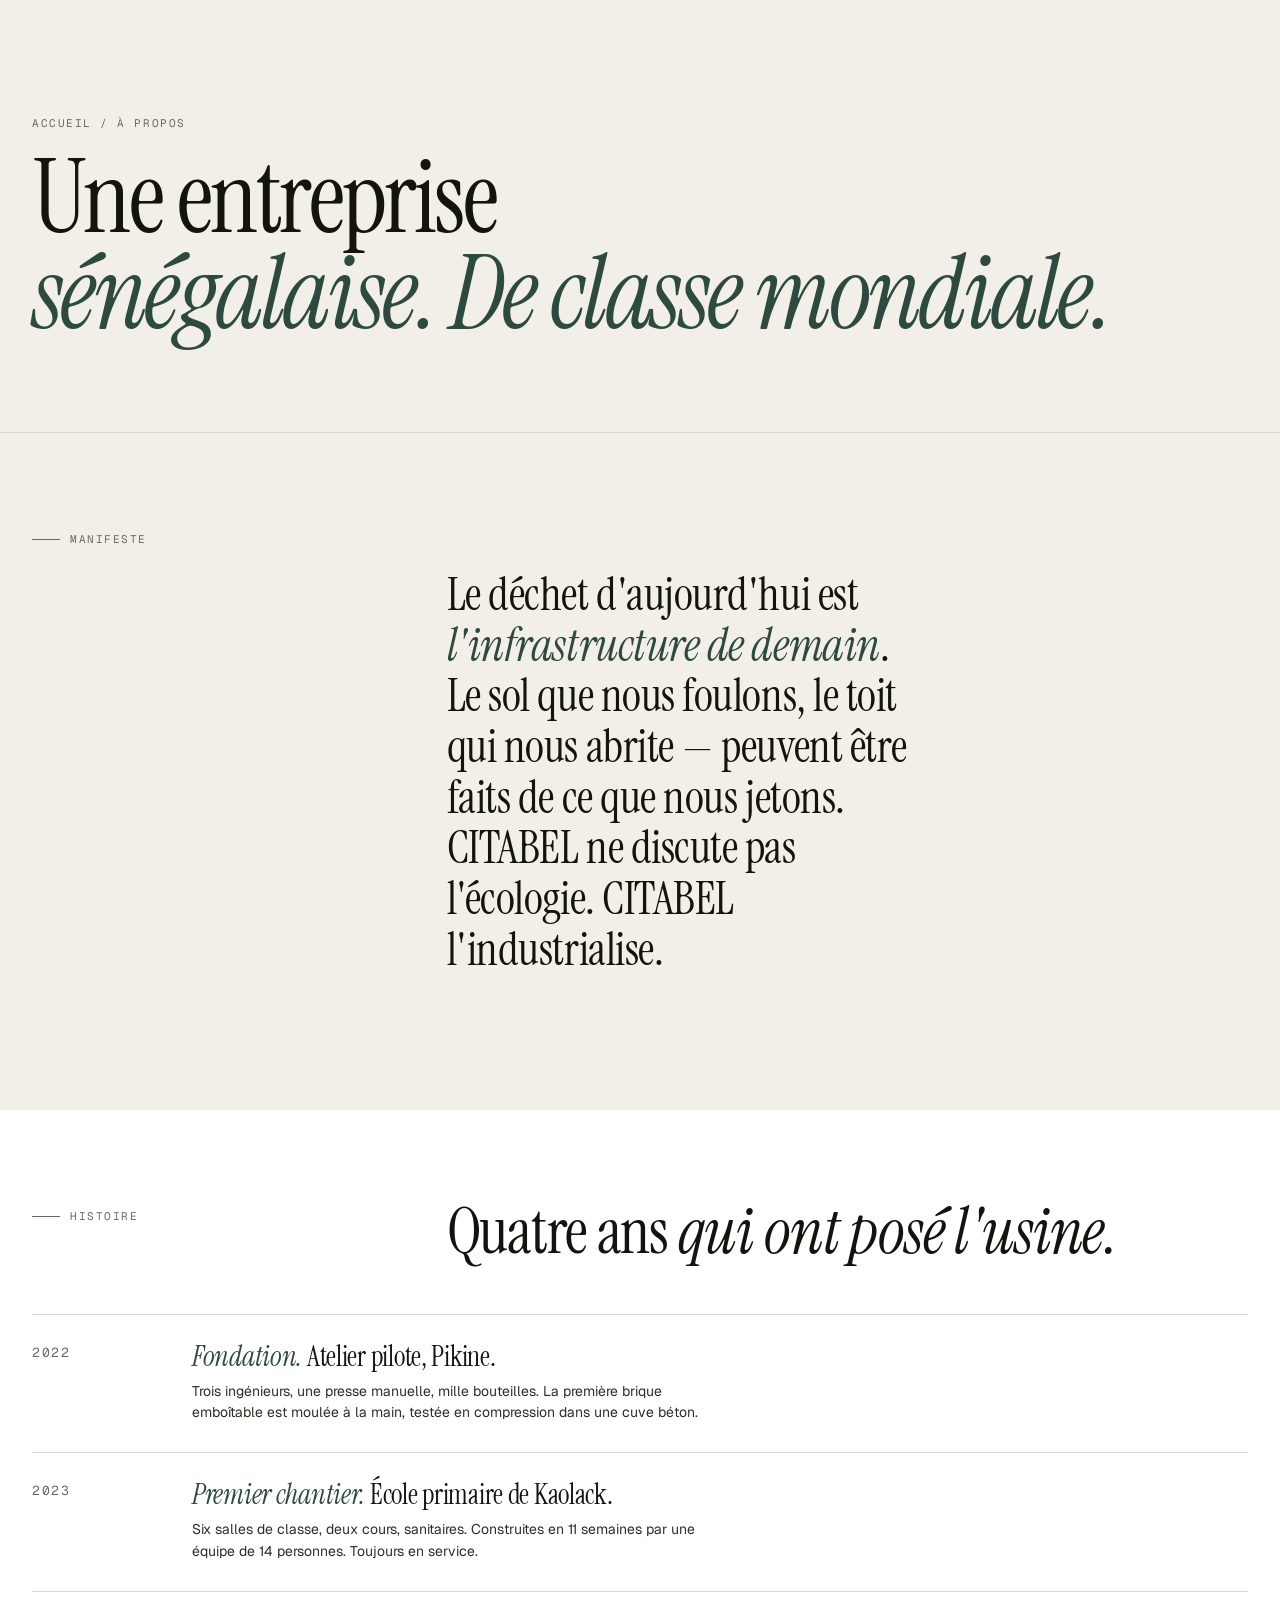
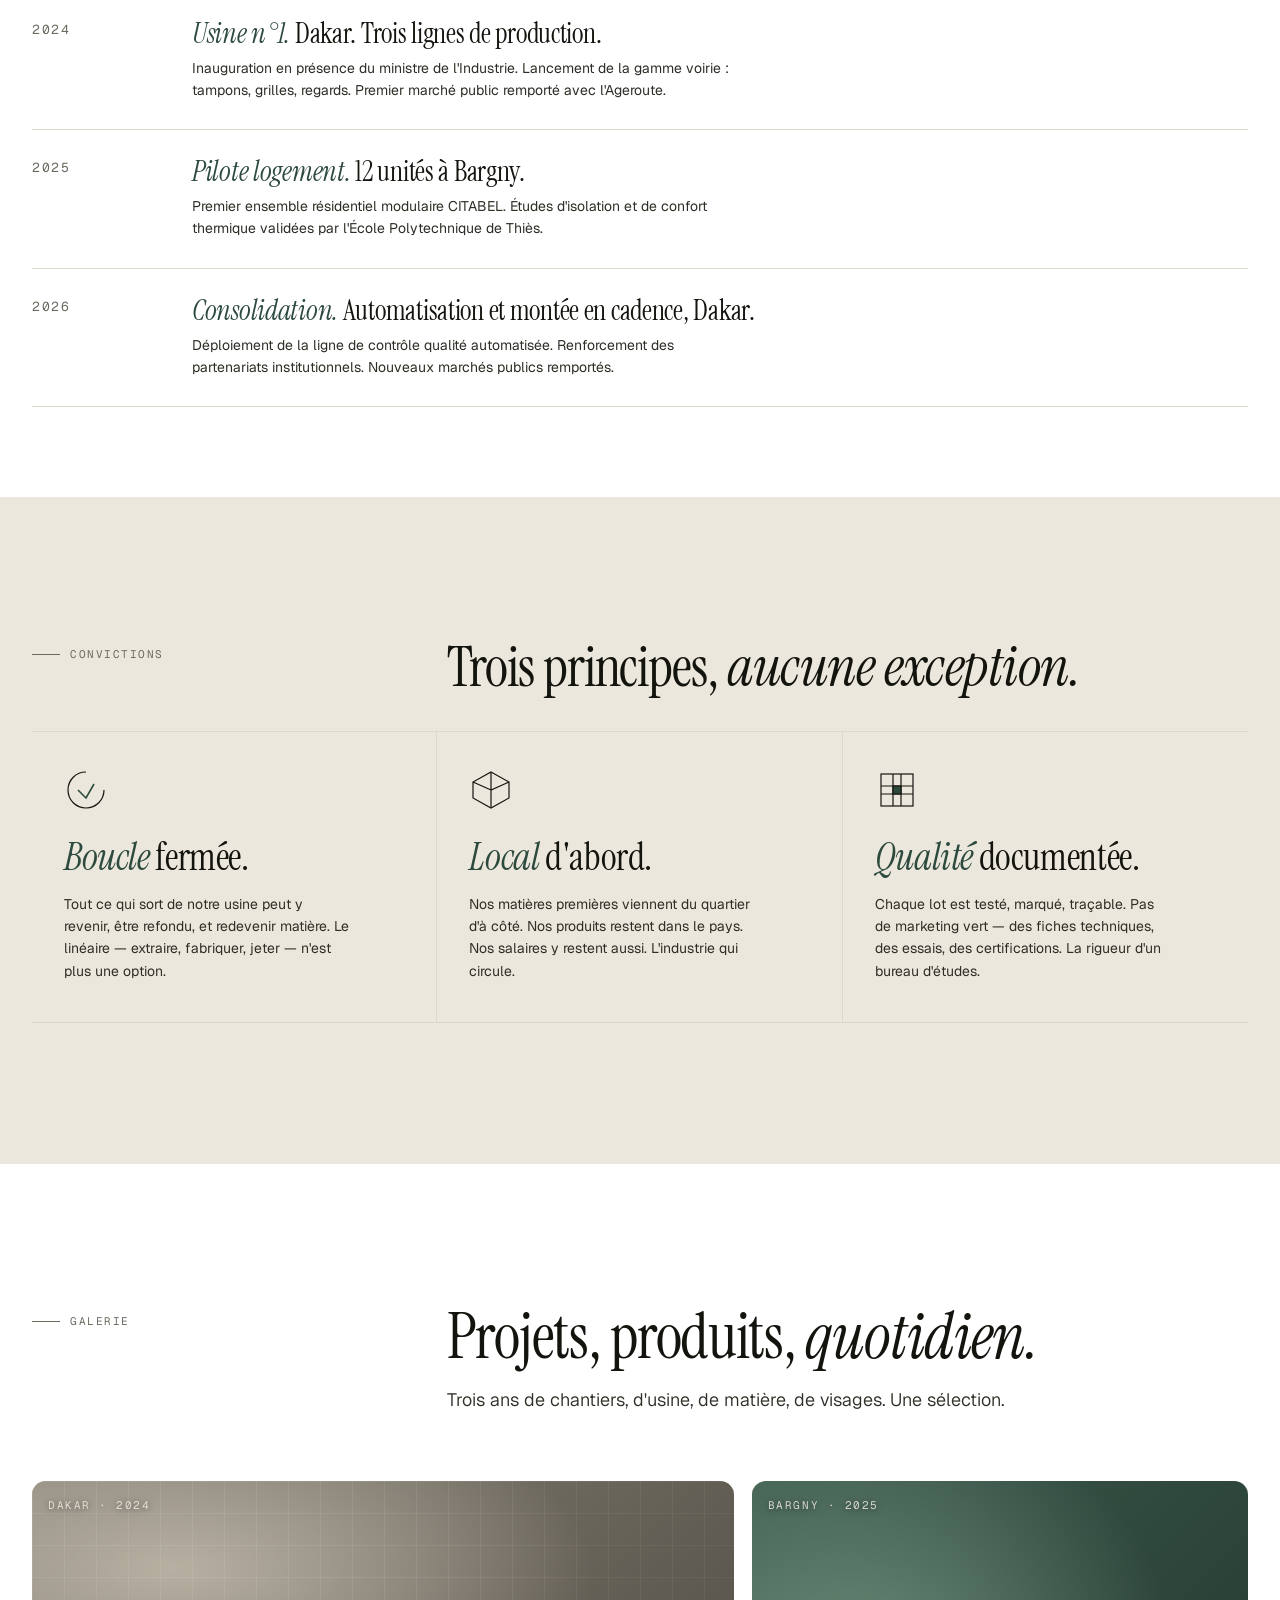
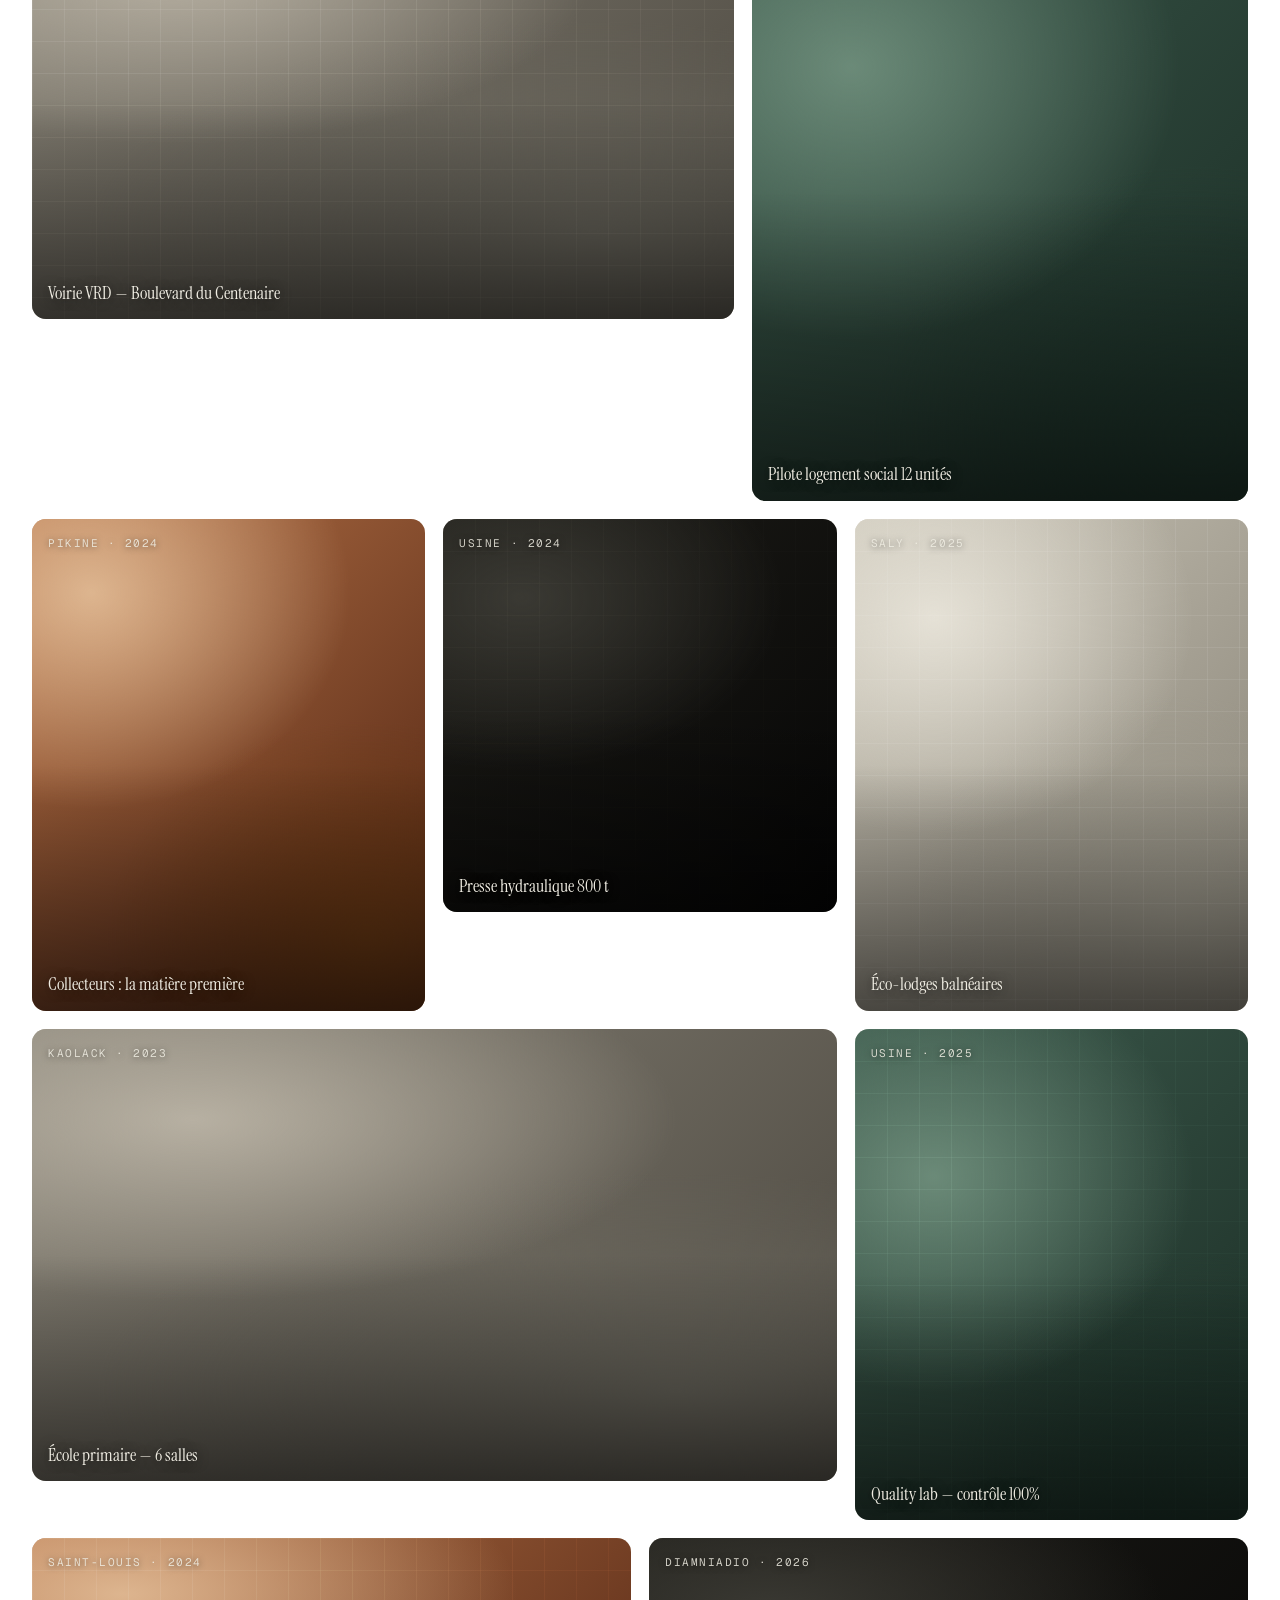
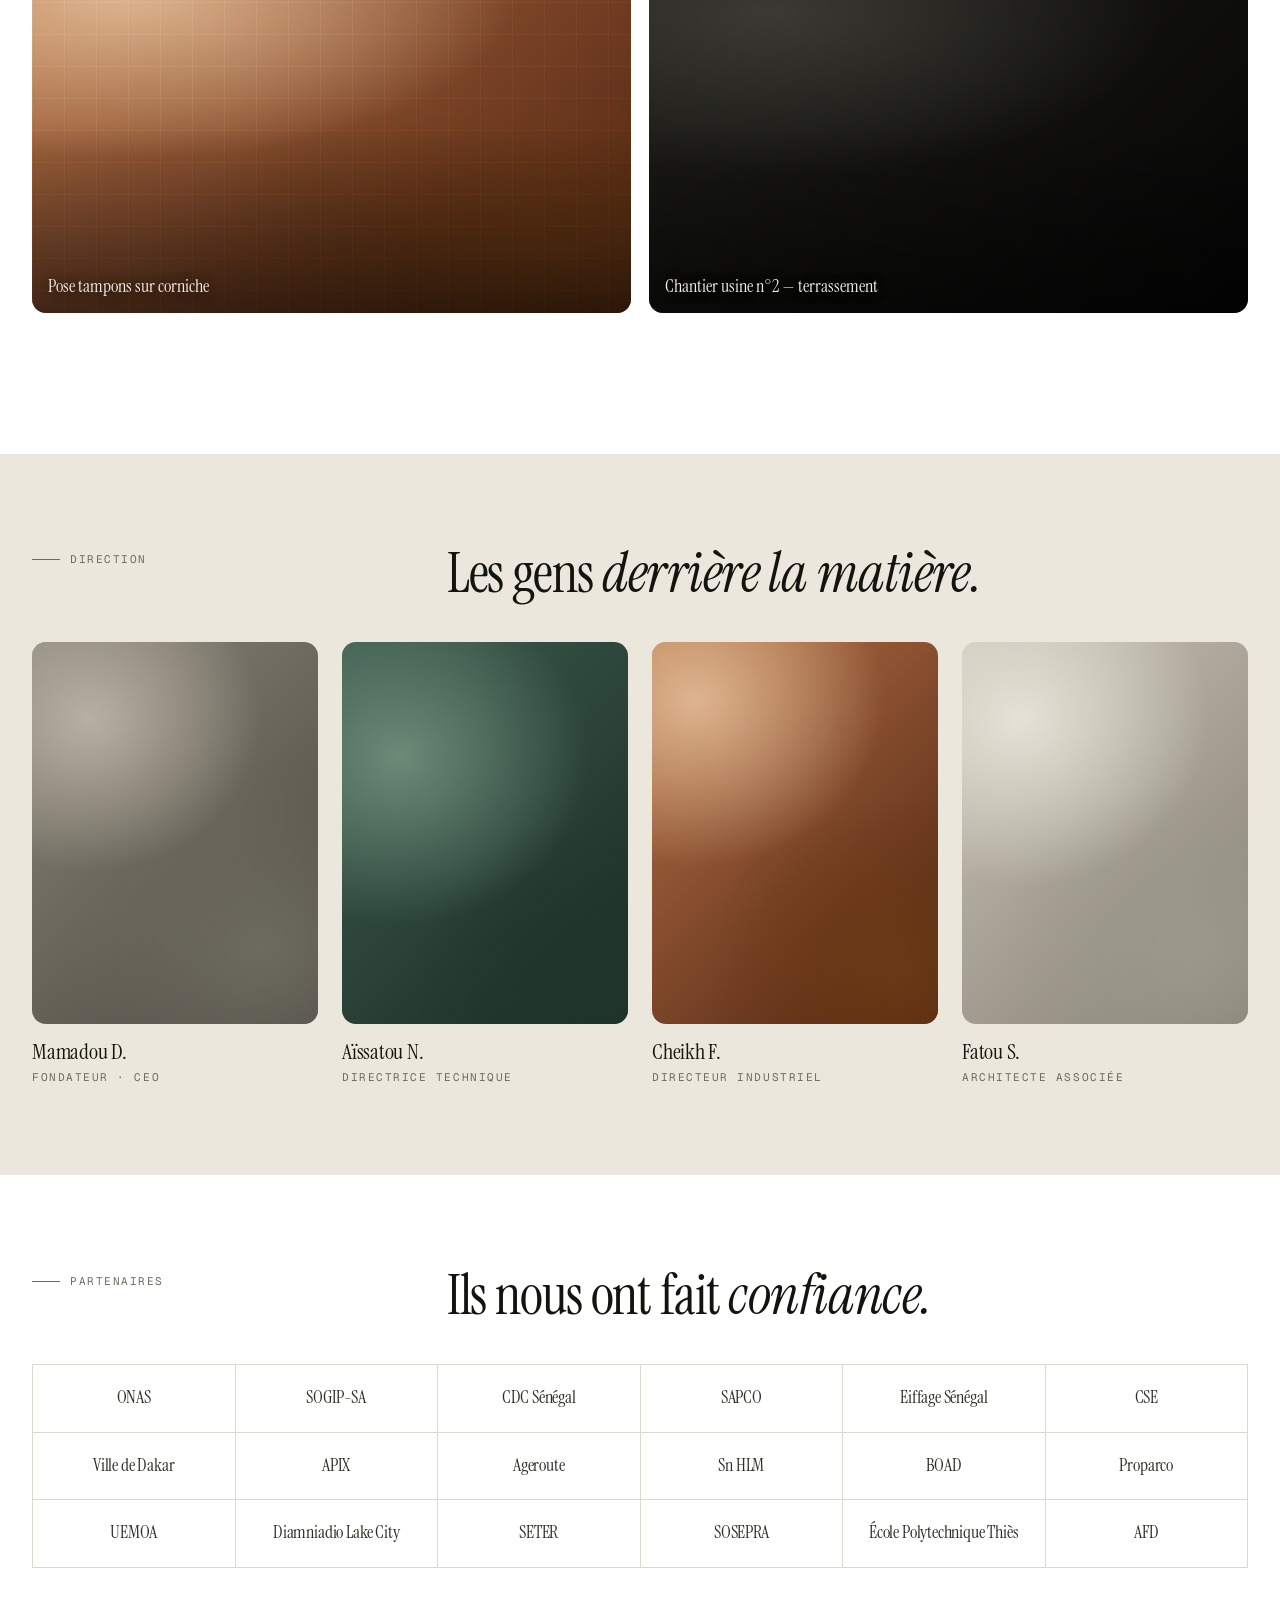
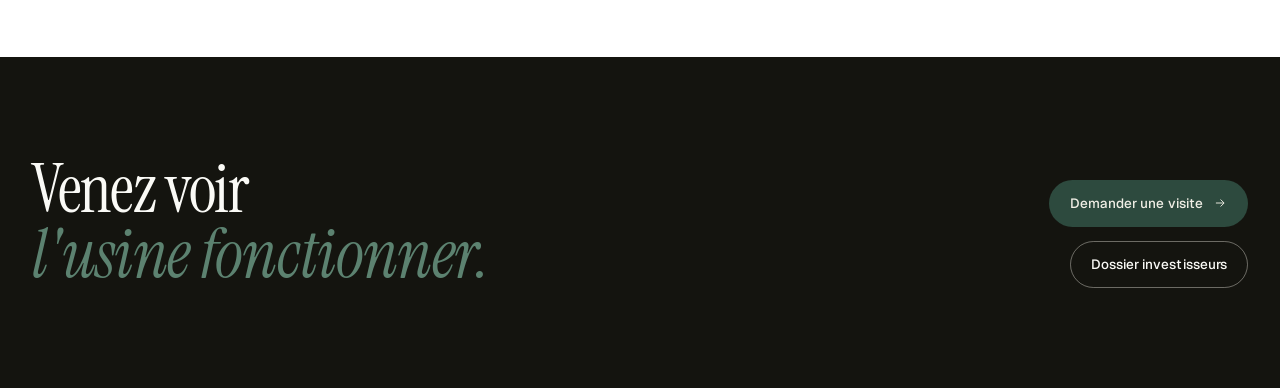
==== commit 77778c96: "feat: remove sensitive regional expansion references, humanize investors page - investors.html: repl" ====
--- a/about.html
+++ b/about.html
@@ -259,9 +259,9 @@
       <div class="history__row">
         <div class="history__year">2026</div>
         <div class="history__body">
-          <h4><em data-fr="Expansion." data-en="Expansion.">Expansion.</em> <span data-fr="Préparation Usine n°2 à Diamniadio." data-en="Plant n°2 preparation in Diamniadio.">Préparation Usine n°2 à Diamniadio.</span></h4>
-          <p data-fr="Capacité triplée, automatisation IA, levée de fonds Série A. Ouverture du bureau commercial Abidjan." data-en="Tripled capacity, AI automation, Series A round. Abidjan sales office opens.">
-            Capacité triplée, automatisation IA, levée de fonds Série A. Ouverture du bureau commercial Abidjan.
+          <h4><em data-fr="Consolidation." data-en="Consolidation.">Consolidation.</em> <span data-fr="Automatisation et montée en cadence, Dakar." data-en="Automation and throughput scale-up, Dakar.">Automatisation et montée en cadence, Dakar.</span></h4>
+          <p data-fr="Déploiement de la ligne de contrôle qualité automatisée. Renforcement des partenariats institutionnels. Nouveaux marchés publics remportés." data-en="Automated quality control line deployed. Institutional partnerships strengthened. New public tenders awarded.">
+            Déploiement de la ligne de contrôle qualité automatisée. Renforcement des partenariats institutionnels. Nouveaux marchés publics remportés.
           </p>
         </div>
       </div>
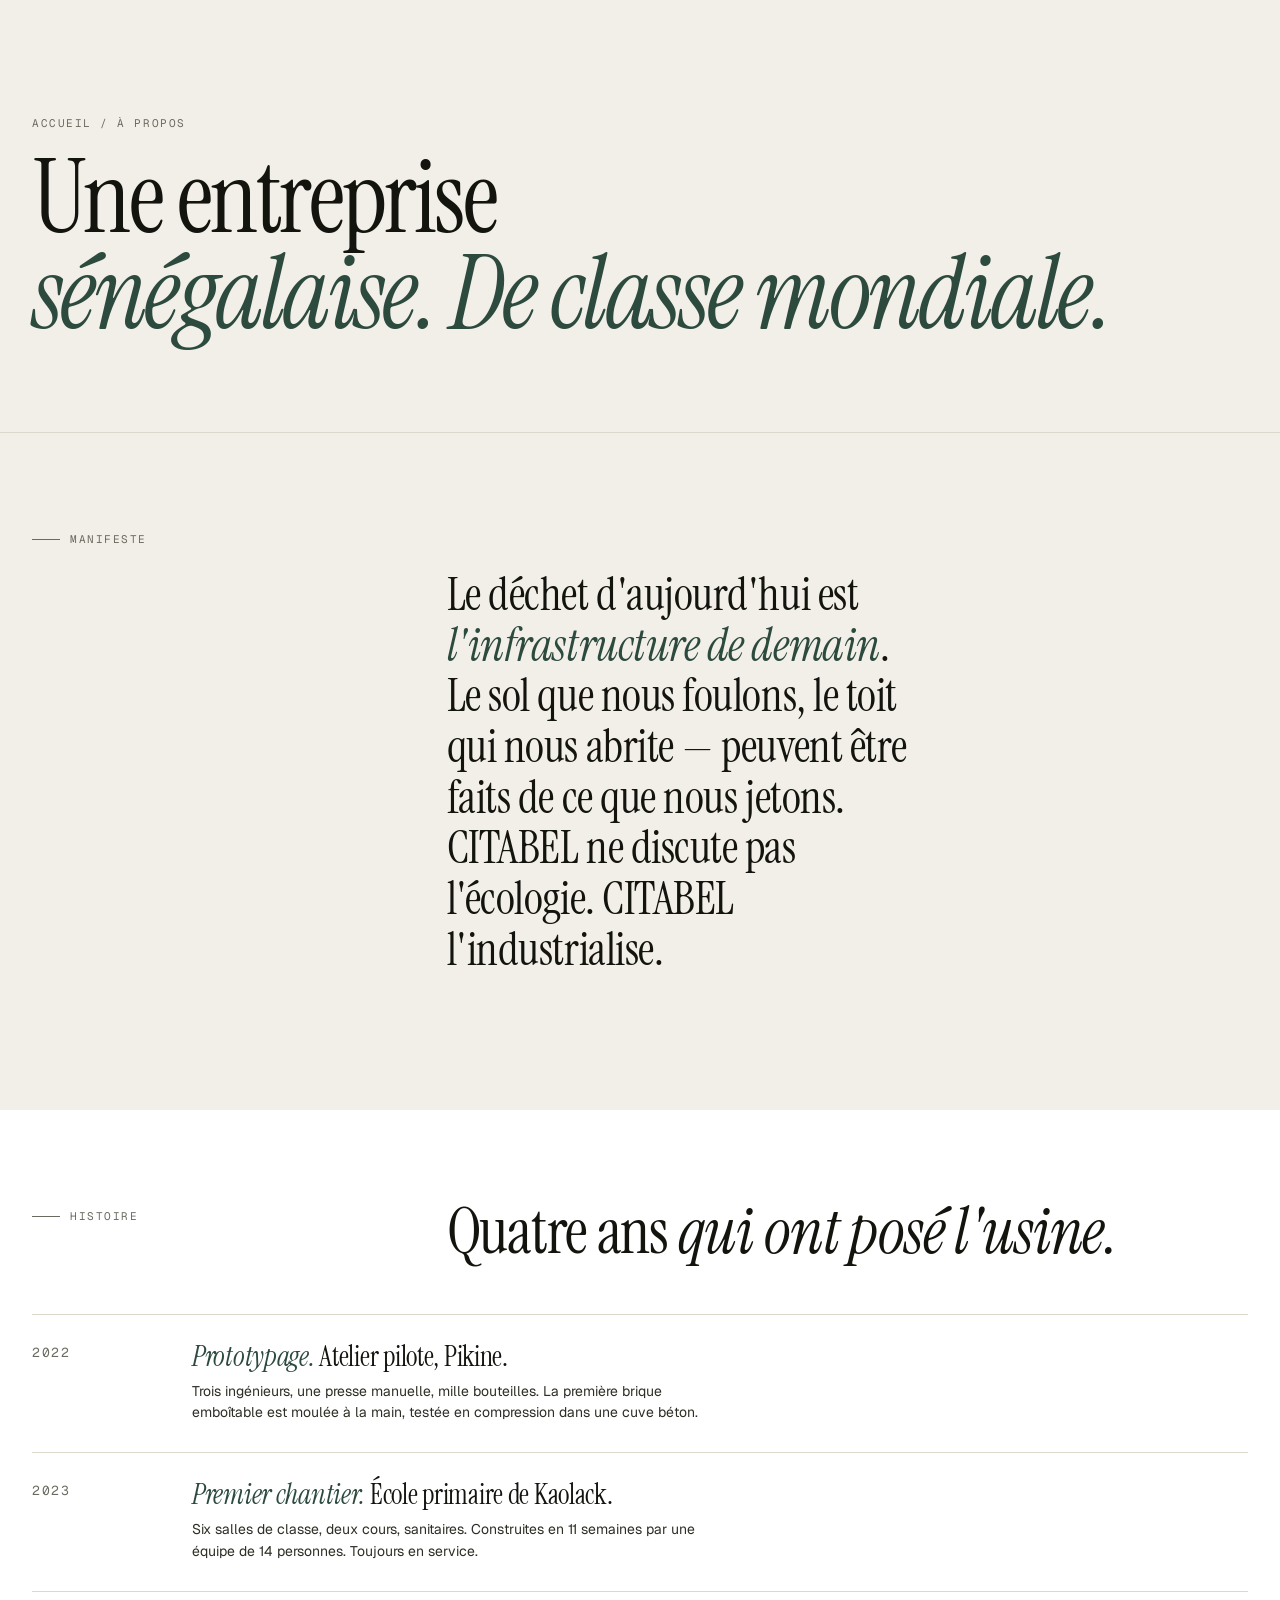
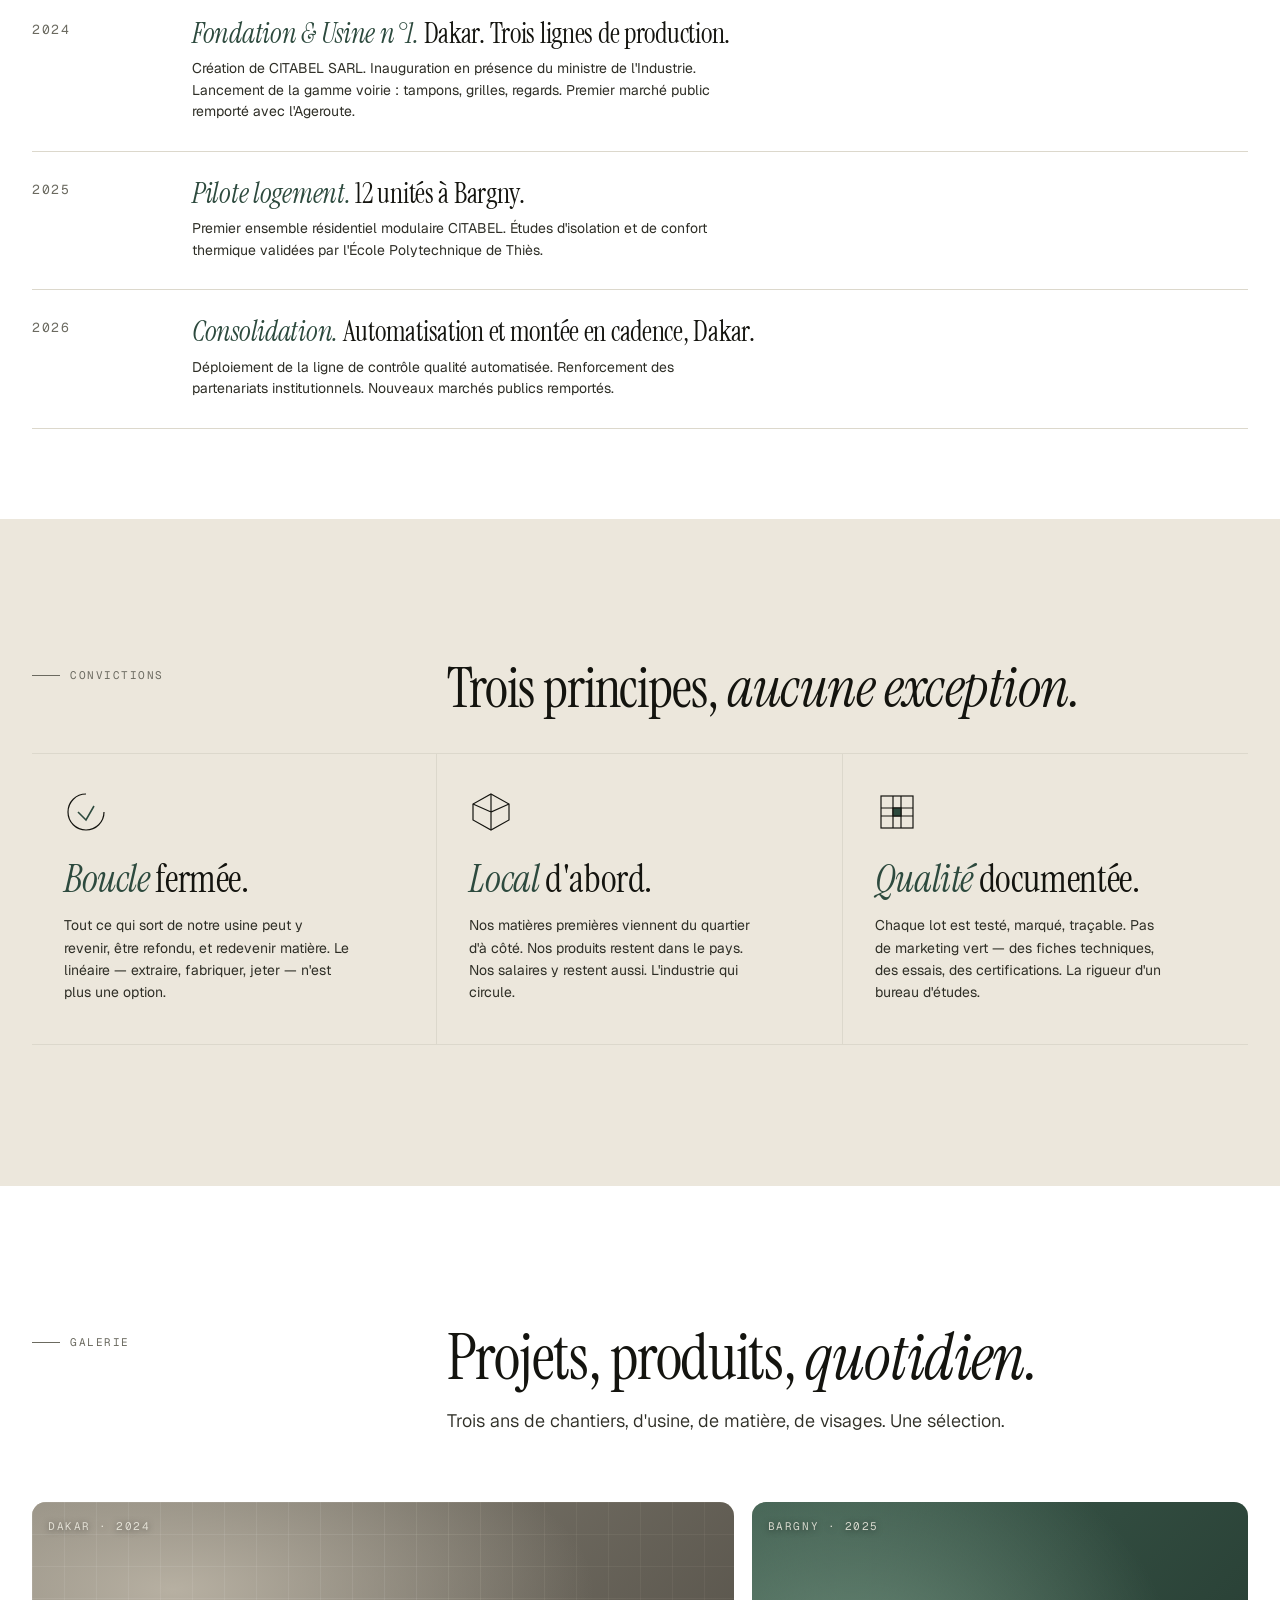
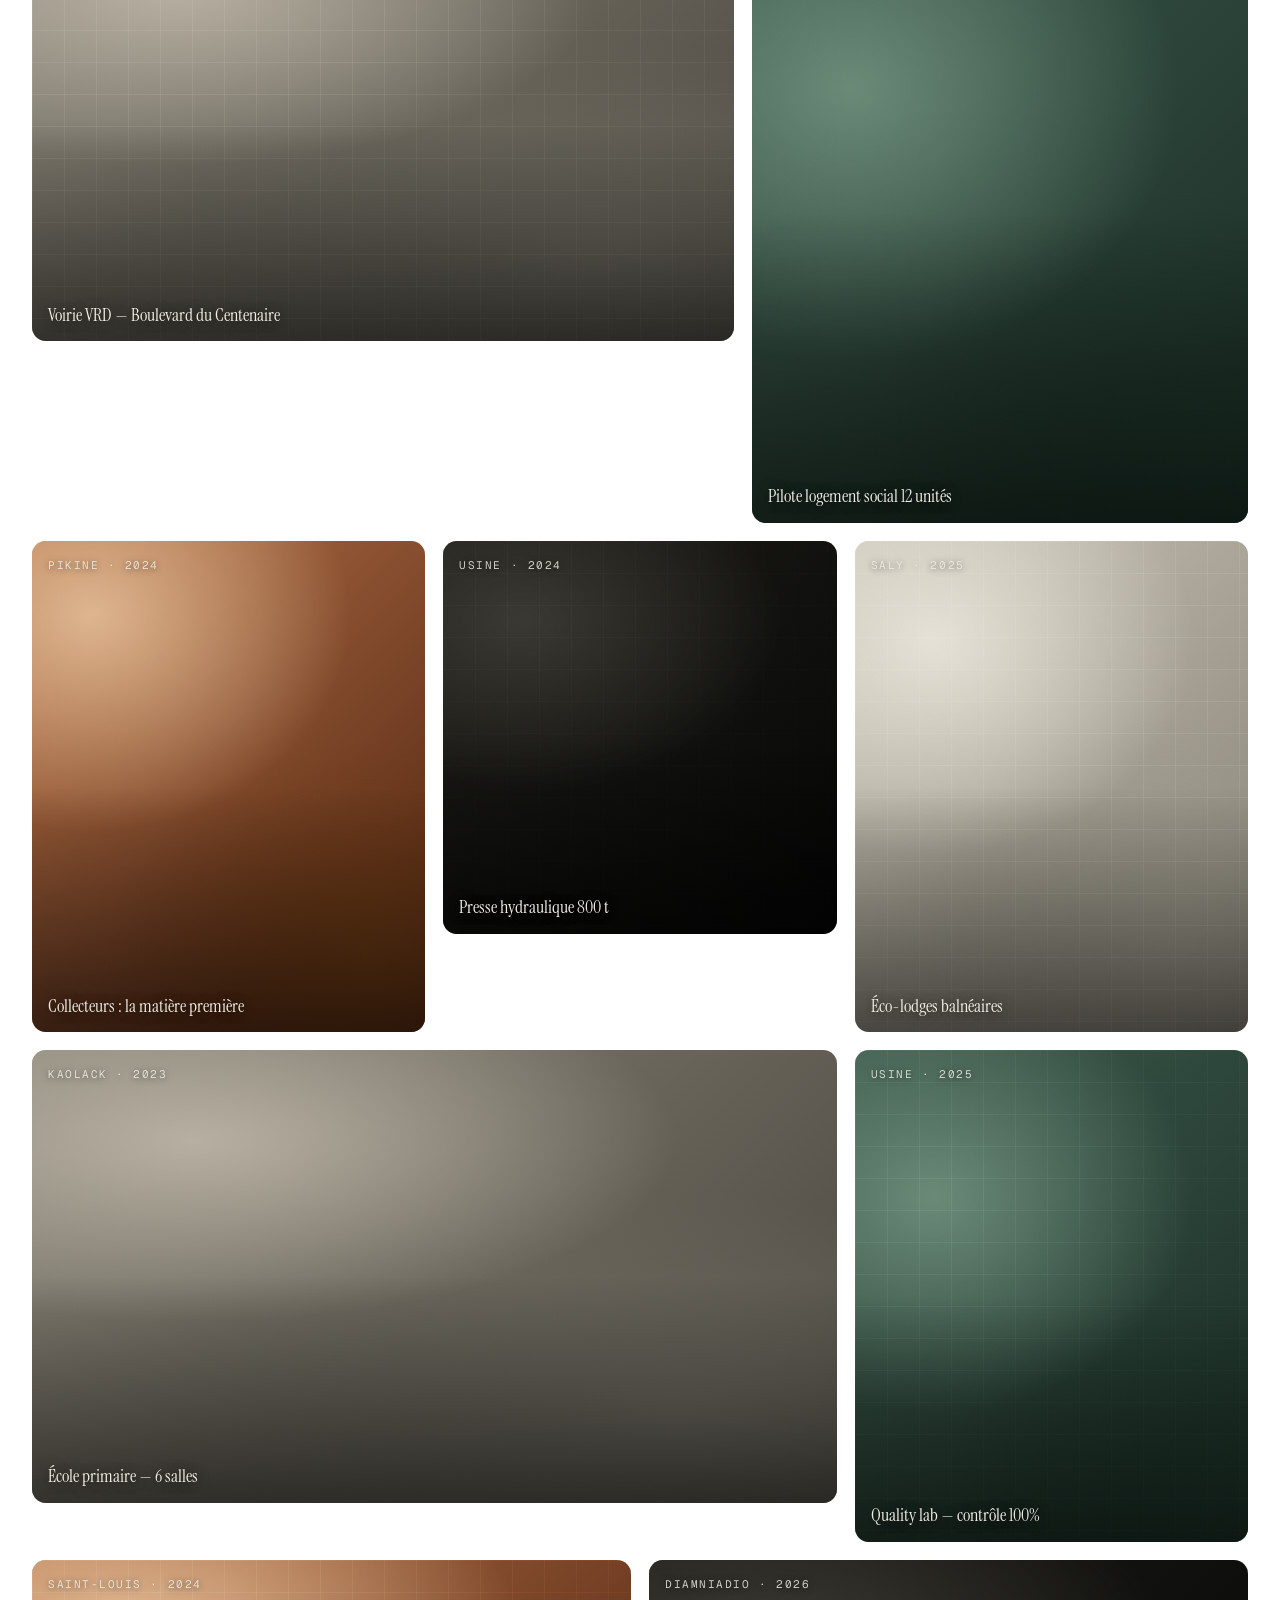
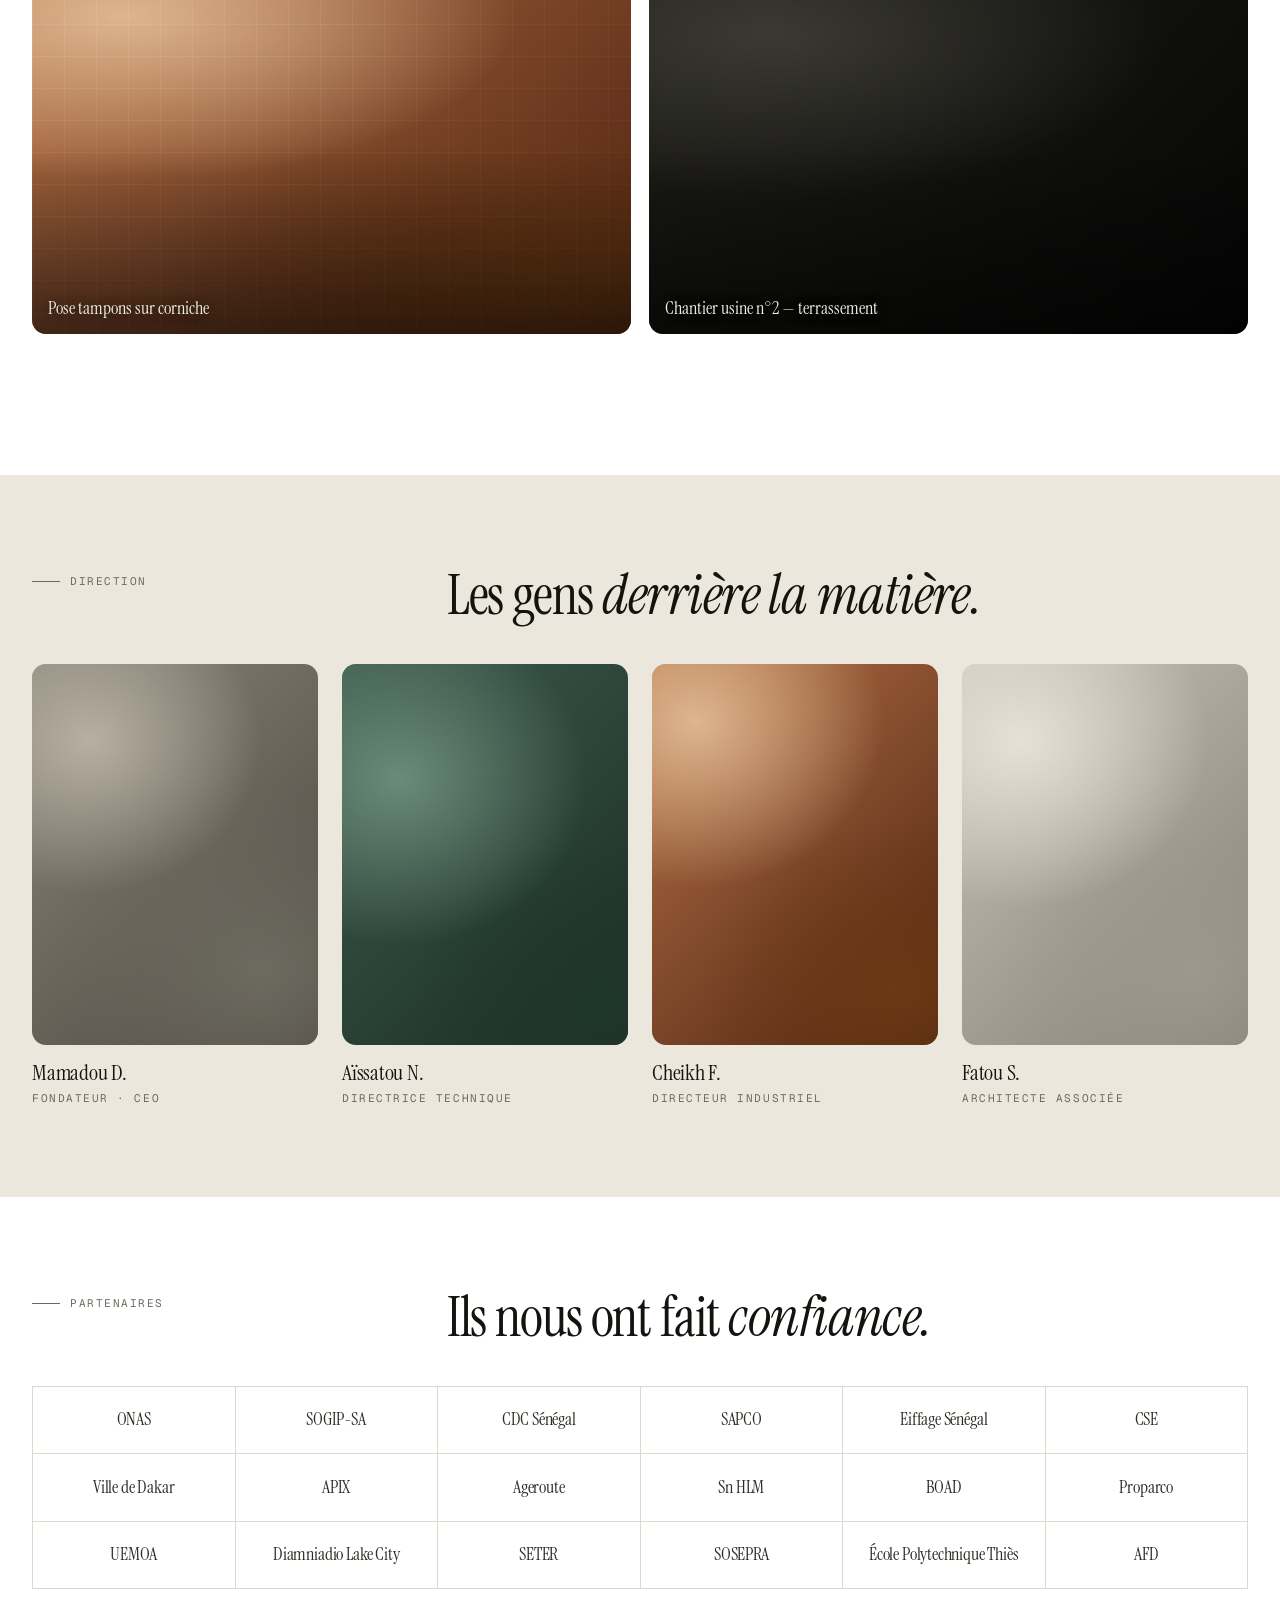
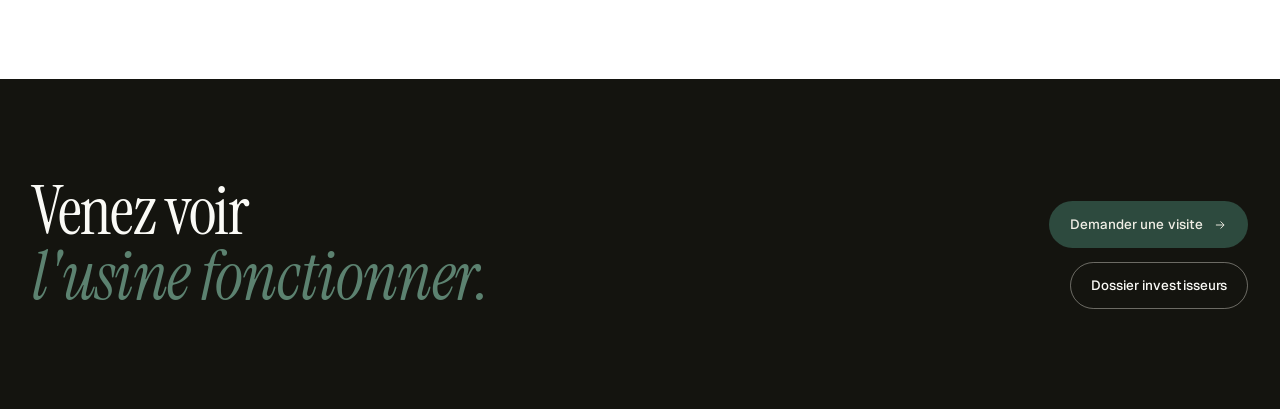
==== commit 73ed0cc8: "fix: update phone number, founding year, and history timeline - contact.html: phone +221 33 843 43 9" ====
--- a/about.html
+++ b/about.html
@@ -223,7 +223,7 @@
       <div class="history__row">
         <div class="history__year">2022</div>
         <div class="history__body">
-          <h4><em data-fr="Fondation." data-en="Founding.">Fondation.</em> <span data-fr="Atelier pilote, Pikine." data-en="Pilot workshop, Pikine.">Atelier pilote, Pikine.</span></h4>
+          <h4><em data-fr="Prototypage." data-en="Prototyping.">Prototypage.</em> <span data-fr="Atelier pilote, Pikine." data-en="Pilot workshop, Pikine.">Atelier pilote, Pikine.</span></h4>
           <p data-fr="Trois ingénieurs, une presse manuelle, mille bouteilles. La première brique emboîtable est moulée à la main, testée en compression dans une cuve béton." data-en="Three engineers, a manual press, a thousand bottles. The first interlocking brick is hand-moulded and compression-tested in a concrete tub.">
             Trois ingénieurs, une presse manuelle, mille bouteilles. La première brique emboîtable est moulée à la main, testée en compression dans une cuve béton.
           </p>
@@ -241,9 +241,9 @@
       <div class="history__row">
         <div class="history__year">2024</div>
         <div class="history__body">
-          <h4><em data-fr="Usine n°1." data-en="Plant n°1.">Usine n°1.</em> <span data-fr="Dakar. Trois lignes de production." data-en="Dakar. Three production lines.">Dakar. Trois lignes de production.</span></h4>
-          <p data-fr="Inauguration en présence du ministre de l'Industrie. Lancement de la gamme voirie : tampons, grilles, regards. Premier marché public remporté avec l'Ageroute." data-en="Inaugurated in the presence of the Minister of Industry. Roadworks range launched: covers, grates, chambers. First public tender won with Ageroute.">
-            Inauguration en présence du ministre de l'Industrie. Lancement de la gamme voirie : tampons, grilles, regards. Premier marché public remporté avec l'Ageroute.
+          <h4><em data-fr="Fondation & Usine n°1." data-en="Founding & Plant n°1.">Fondation & Usine n°1.</em> <span data-fr="Dakar. Trois lignes de production." data-en="Dakar. Three production lines.">Dakar. Trois lignes de production.</span></h4>
+          <p data-fr="Création de CITABEL SARL. Inauguration en présence du ministre de l'Industrie. Lancement de la gamme voirie : tampons, grilles, regards. Premier marché public remporté avec l'Ageroute." data-en="CITABEL SARL incorporation. Inaugurated in the presence of the Minister of Industry. Roadworks range launched: covers, grates, chambers. First public tender won with Ageroute.">
+            Création de CITABEL SARL. Inauguration en présence du ministre de l'Industrie. Lancement de la gamme voirie : tampons, grilles, regards. Premier marché public remporté avec l'Ageroute.
           </p>
         </div>
       </div>
